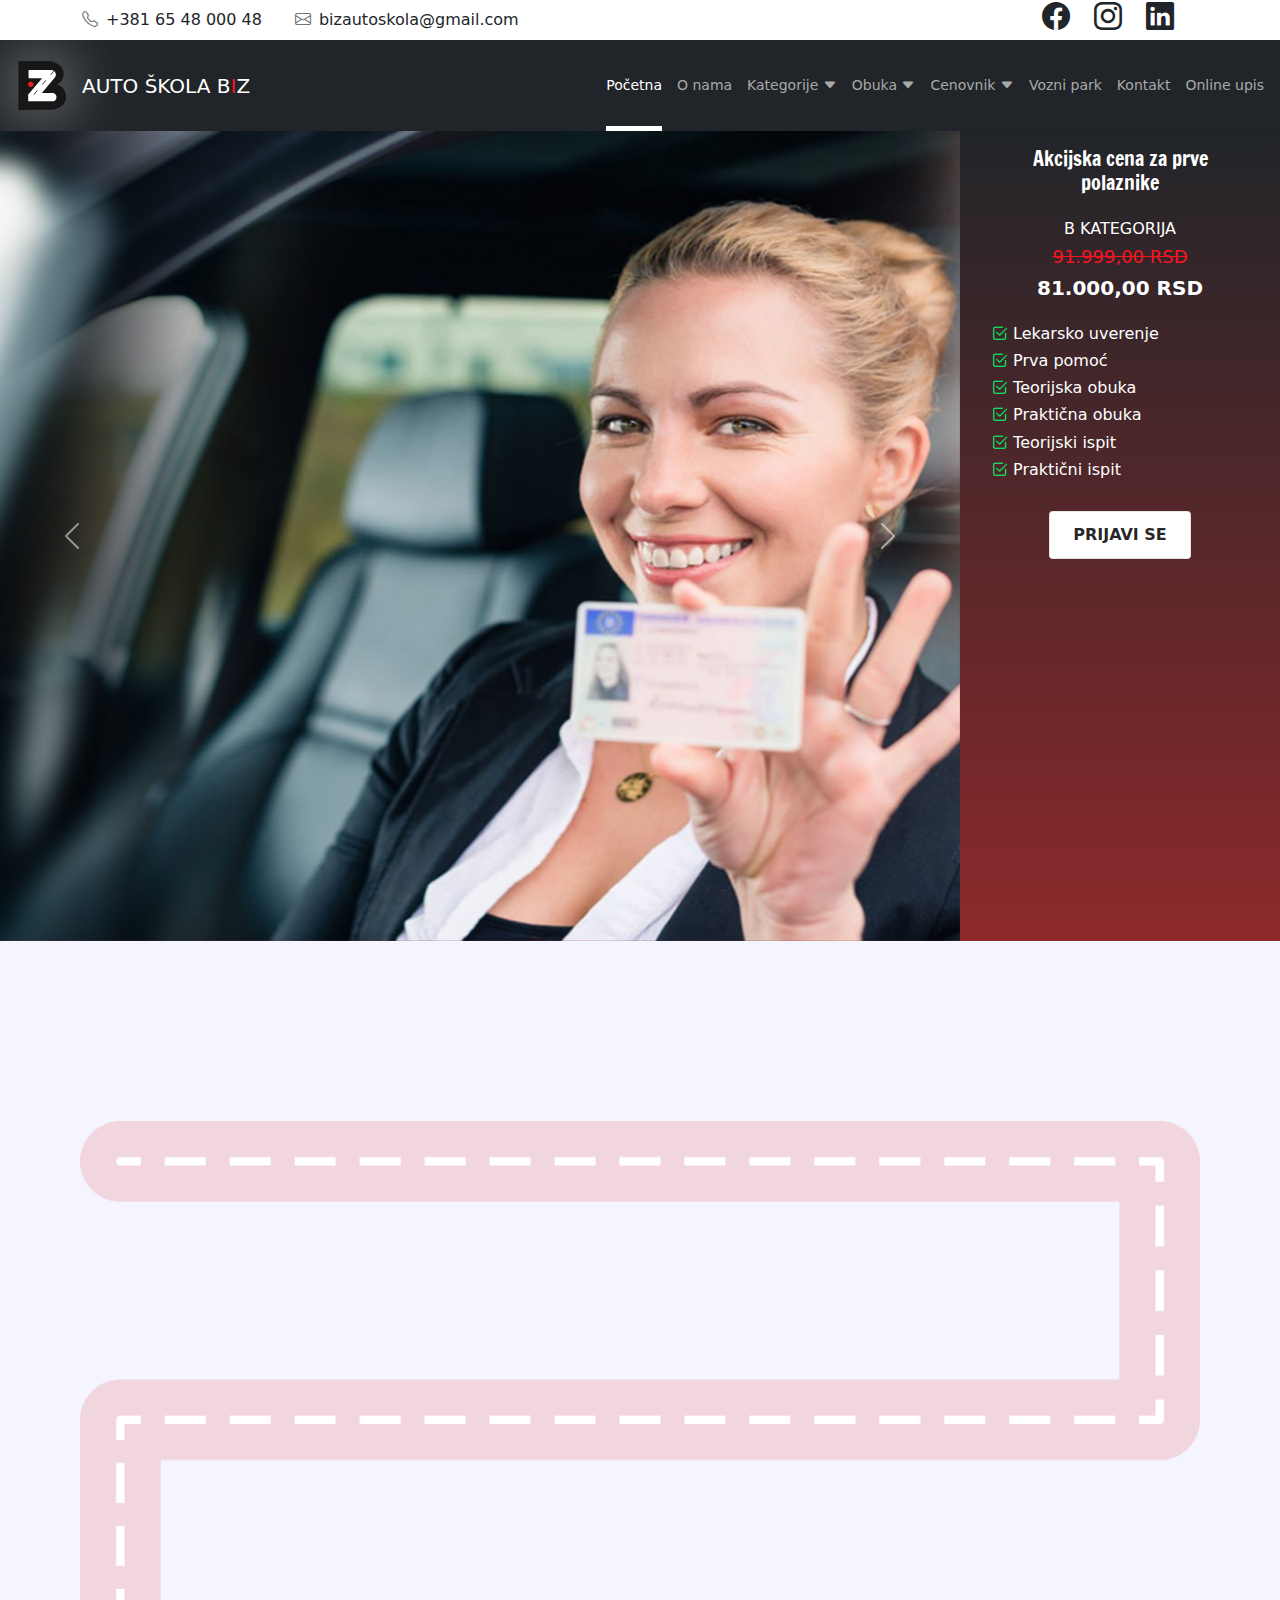
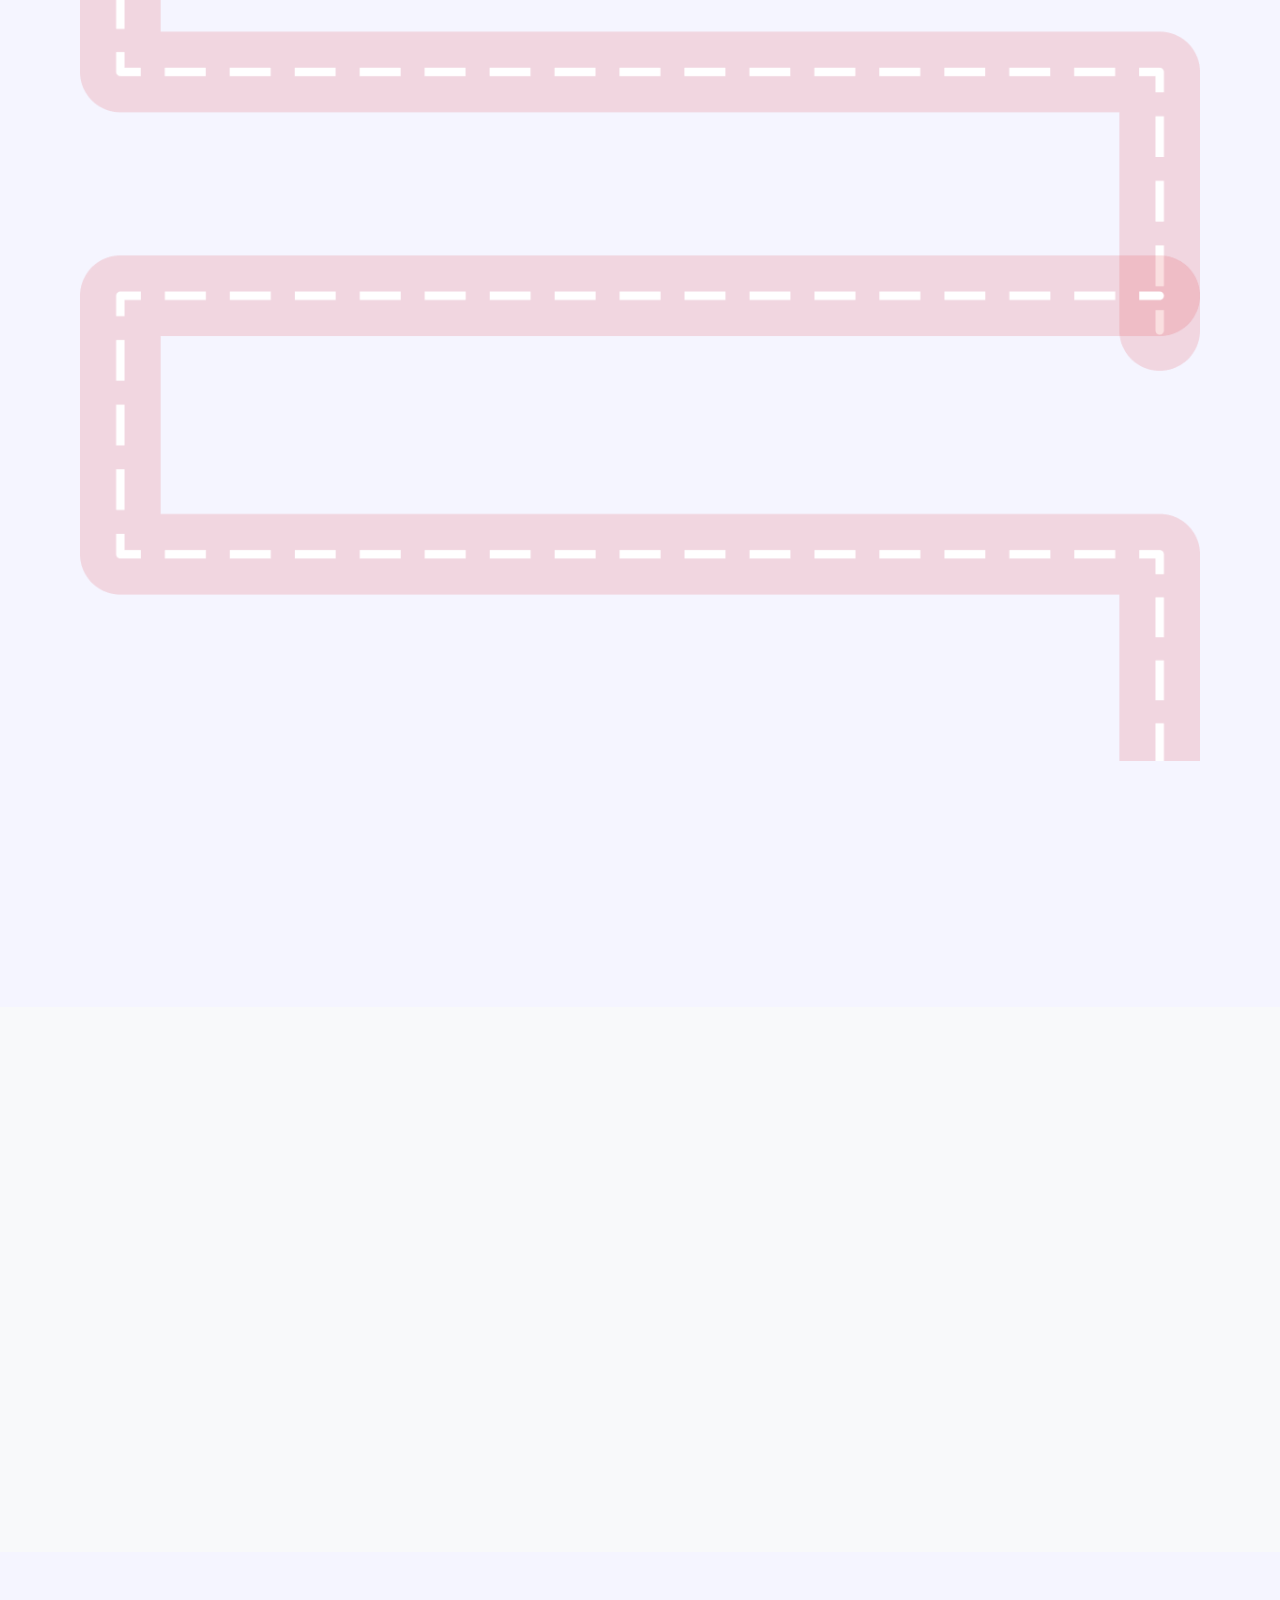
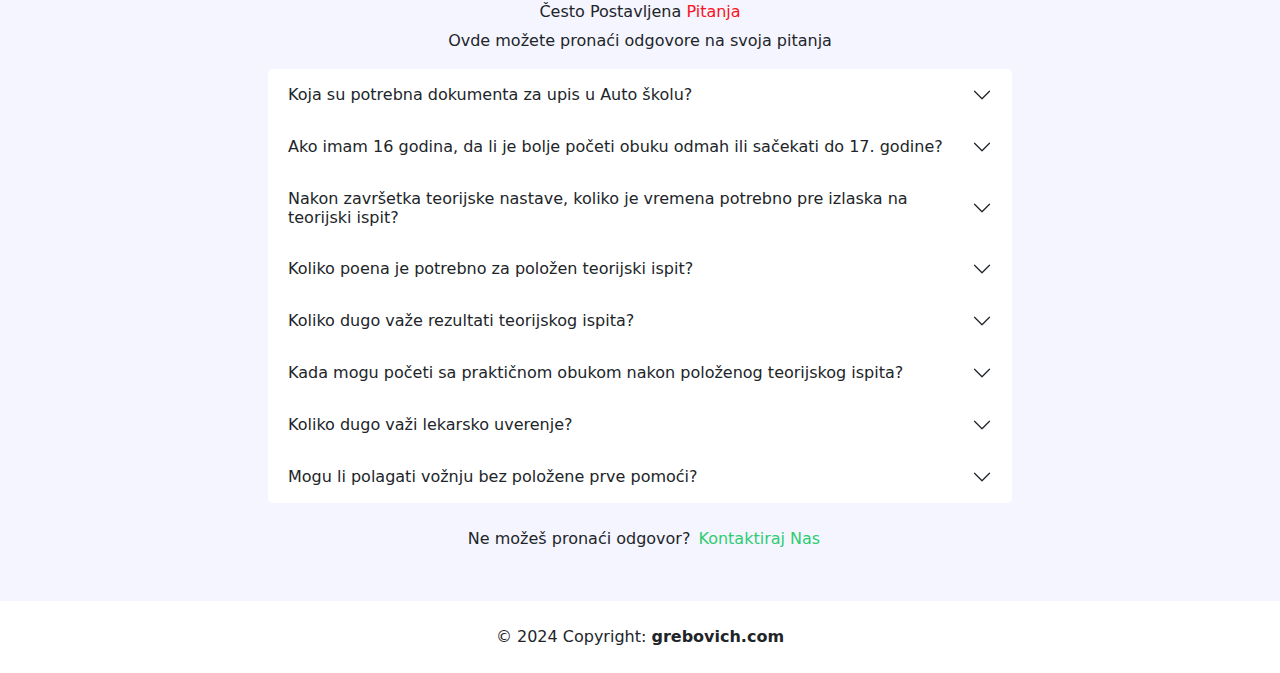
==== index.html @ 3a5ac72b "c" ====
<!DOCTYPE html>
<html lang="rs">
<head>
    <meta charset="UTF-8"/>
    <meta name="viewport" content="width=device-width, initial-scale=1.0"/>
    <title>Auto škola Biz - Novi Beograd</title>
    <meta name="description" content="Auto škola Biz - Novi Beograd. Pružamo vrhunsku obuku i iskusne instruktore za samouverenu vožnju. Rezervišite svoju dozvolu već danas!"/>
    <link href="//netdna.bootstrapcdn.com/font-awesome/3.2.1/css/font-awesome.css" rel="stylesheet">
    <link rel="stylesheet" href="https://cdn.jsdelivr.net/npm/bootstrap-icons@1.11.3/font/bootstrap-icons.min.css">
    <link href="https://cdn.jsdelivr.net/npm/bootstrap@5.3.3/dist/css/bootstrap.min.css" rel="stylesheet" integrity="sha384-QWTKZyjpPEjISv5WaRU9OFeRpok6YctnYmDr5pNlyT2bRjXh0JMhjY6hW+ALEwIH" crossorigin="anonymous"/>
    <link href="https://unpkg.com/aos@2.3.1/dist/aos.css" rel="stylesheet">
    <link rel="stylesheet" href="assets/css/style.css"/>
    <link rel="stylesheet" href="assets/css/roadmap.css">
    <link rel="icon" type="image/x-icon" href="/assets/img/biz_logo.svg">
</head>
<body>
  <a href="javascript:" id="return-to-top"><i class="icon-chevron-up"></i></a>
    <!-- Topbar Start -->
    <div class="container-fluid bg-primary d-none d-lg-block">
      <div class="container">
          <div class="row">
              <div class="col-md-6 text-center text-lg-start mb-2 mb-lg-0">
                  <div class="d-inline-flex align-items-center">
                      <a class="text-dark py-2 pe-3 border-end border-white" href=""><i class="bi bi-telephone text-secondary me-2"></i>+381 65 48 000 48</a>
                      <a class="text-dark py-2 px-3" href=""><i class="bi bi-envelope text-secondary me-2"></i>bizautoskola@gmail.com</a>
                  </div>
              </div>
              <div class="col-md-6 text-center text-lg-end">
                  <div class="d-inline-flex align-items-center">
                    <a href="" class="me-4 text-reset">
                    </a><a href="https://www.facebook.com" target="_blank" class="me-4 text-reset">
                      <i class="bi bi-facebook h3 za-i-bg"></i>
                    </a>
                  
                  <a href="https://www.instagram.com/autoskola.biz/" target="_blank" class="me-4 text-reset">
                    <i class="bi bi-instagram h3 za-i-bg"></i>
                  </a>
                  <a href="" class="text-reset">
                    </a><a href="https://www.linkedin.com" target="_blank" class="me-4 text-reset">
                      <i class="bi bi-linkedin h3 za-i-bg"></i>
                    </a>
                  </div>
              </div>
          </div>
      </div>
  </div>
  <!-- Topbar End -->


  <!-- Navbar Start -->
  <nav id="navbar" class="navbar d-flex justify-content-between navbar-expand-lg bg-dark navbar-dark shadow-sm px-3 py-3 py-lg-0">
    <img src="assets/img/biz_logo.svg" width="50px" alt="Logo" class="glow"/>
      <a href="index.html">
        <h1 class="m-0 text-uppercase text-primary text-logo"><i class="fa fa-paint-roller text-primary me-3"></i>Auto škola B<span class="sub-color">i</span>z</h1>
      </a>
      <button class="navbar-toggler" type="button" data-bs-toggle="collapse" data-bs-target="#navbarCollapse">
          <span class="navbar-toggler-icon"></span>
      </button>
      <div class="collapse navbar-collapse text-center" id="navbarCollapse">
          <div class="navbar-nav ms-auto">
              <a href="index.html" class="nav-item nav-link active">Početna</a>
              <a href="" class="nav-item nav-link">O nama</a>
              <div class="nav-item dropdown dropdown-hover"> <!-- Dodata klasa dropdown-hover -->
                <a href="#" class="nav-link">Kategorije <i class="bi bi-caret-down-fill"></i></a> <!-- Uklonjen data-bs-toggle atribut -->
                <div class="dropdown-menu m-0">
                    <a href="" class="dropdown-item">A kategorija</a>
                    <a href="" class="dropdown-item">B kategorija</a>
                </div>
            </div>
            
            <div class="nav-item dropdown dropdown-hover"> <!-- Dodata klasa dropdown-hover -->
                <a href="#" class="nav-link">Obuka <i class="bi bi-caret-down-fill"></i></a> <!-- Uklonjen data-bs-toggle atribut -->
                <div class="dropdown-menu m-0">
                    <a href="" class="dropdown-item">Upis</a>
                    <a href="" class="dropdown-item">Teorijska obuka</a>
                    <a href="" class="dropdown-item">Teorijski ispit</a>
                    <a href="" class="dropdown-item">Praktična obuka</a>
                    <a href="" class="dropdown-item">Praktični ispit</a>
                    <a href="" class="dropdown-item">Probna vozačka dozvola</a>
                </div>
            </div>
            
            <div class="nav-item dropdown dropdown-hover"> <!-- Dodata klasa dropdown-hover -->
                <a href="#" class="nav-link">Cenovnik <i class="bi bi-caret-down-fill"></i></a> <!-- Uklonjen data-bs-toggle atribut -->
                <div class="dropdown-menu m-0">
                    <a href="" class="dropdown-item">A kategorija</a>
                    <a href="" class="dropdown-item">B kategorija</a>
                </div>
            </div>
              <a href="" class="nav-item nav-link">Vozni park</a>
              <a href="" class="nav-item nav-link">Kontakt</a>
              <a href="" class="nav-item nav-link">Online upis</a>
          </div>
      </div>
  </nav>
  <!-- Navbar End -->

  <!-- Slider Start -->

  <div class="row" id="upis">
    <div class="col-md-9 p-0 m-0">
      <div id="carouselExampleInterval" class="carousel slide" data-bs-ride="carousel">
        <div class="carousel-inner">
          <div class="carousel-item active" data-bs-interval="10000">
            <img src="assets/img/slider3.jpg" class="d-block w-100" alt="Slider 1">
          </div>
          <div class="carousel-item" data-bs-interval="2000">
            <img src="assets/img/slider3.jpg" class="d-block w-100" alt="Slider 2">
          </div>
        </div>
        <button class="carousel-control-prev" type="button" data-bs-target="#carouselExampleInterval" data-bs-slide="prev">
          <span class="carousel-control-prev-icon" aria-hidden="true"></span>
          <span class="visually-hidden">Previous</span>
        </button>
        <button class="carousel-control-next" type="button" data-bs-target="#carouselExampleInterval" data-bs-slide="next">
          <span class="carousel-control-next-icon" aria-hidden="true"></span>
          <span class="visually-hidden">Next</span>
        </button>
      </div>
    </div>
    <div class="col-md-3 p-0 m-0 d-flex justify-content-center">
      <div id="upisUnutra" class="w-90 text-center p-3">
        <h2 class="francois-one-regular text-white">Akcijska cena za prve polaznike</h2>
        <h3 class="mt-4 text-white">B KATEGORIJA</h2>
        <h4 class="sub-color"><s>91.999,00 RSD</s></h2>
        <h2 class="text-white"><b>81.000,00 RSD</b></h2>
        <div class="text-left mt-4">
          <p class="h4 text-white"><i class="bi bi-check2-square"></i> Lekarsko uverenje</p>
          <p class="h4 text-white"><i class="bi bi-check2-square"></i> Prva pomoć</p>
          <p class="h4 text-white"><i class="bi bi-check2-square"></i> Teorijska obuka</p>
          <p class="h4 text-white"><i class="bi bi-check2-square"></i> Praktična obuka</p>
          <p class="h4 text-white"><i class="bi bi-check2-square"></i> Teorijski ispit</p>
          <p class="h4 text-white"><i class="bi bi-check2-square"></i> Praktični ispit</p>
        </div>
        <a href="" class="button-6 mt-4">PRIJAVI SE</a>
      </div>
    </div>
  </div>
  

  <!-- Slider End-->



  <!--pocetak-->
  <div class="container mt-5">
    <h1 class="francois-one-regular" data-aos="fade-top">Kako do vozačke dozvole?</h1>
  </div>
  <div id="content" class="d-flex justify-content-center">
    <section id="roadmap" class="sectionwrapper mt-5 sectionroadmap new2023">
    <div class="container-fluid">
        <div class="grid-layout">
        <div class="single-map-block card-1" data-aos="fade-right">
          <div class="img-area">
              <div class="number">1</div>
              <img width="348" height="296" src="https://www.reddrivingschool.com/wp-content/uploads/2023/12/Group-4.png" class="attachment-full size-full" alt="" decoding="async" loading="lazy" srcset="https://www.reddrivingschool.com/wp-content/uploads/2023/12/Group-4.png 348w, https://www.reddrivingschool.com/wp-content/uploads/2023/12/Group-4-300x255.png 300w, https://www.reddrivingschool.com/wp-content/uploads/2023/12/Group-4-176x150.png 176w" sizes="(max-width: 348px) 100vw, 348px">                        </div>
          <div class="content-area">
              <h4>Upis</h4>
              <div data-pm-slice="0 1 []" data-en-clipboard="true">Potrebno je da kandidat donese svoju ličnu kartu.</div>
              <a href="#" class="cta-type-link text-dark" target="_self">Saznaj više o <span class="sub-color">upisu</span><i class="bi bi-link-45deg"></i></a>                                                                                </div>
      </div>
      <div class="road-area road-1"></div>
          <div class="single-map-block card-2" data-aos="fade-right">
          <div class="img-area">
              <div class="number">2</div>
              <img width="296" height="342" src="https://www.reddrivingschool.com/wp-content/uploads/2023/12/Group-9510.png" class="attachment-full size-full" alt="" decoding="async" loading="lazy" srcset="https://www.reddrivingschool.com/wp-content/uploads/2023/12/Group-9510.png 296w, https://www.reddrivingschool.com/wp-content/uploads/2023/12/Group-9510-260x300.png 260w, https://www.reddrivingschool.com/wp-content/uploads/2023/12/Group-9510-130x150.png 130w" sizes="(max-width: 296px) 100vw, 296px">                        </div>
          <div class="content-area">
              <h4>Teorisjka obuka</h4>
              <div data-pm-slice="1 1 []" data-en-clipboard="true">Teorijska nastava traje 40 časova.</div>
              <a href="#" class="cta-type-link text-dark" target="_self">Saznaj više o <span class="sub-color">nastavi</span><i class="bi bi-link-45deg"></i></a>       
              </div>
      </div>
      <div class="road-area road-2"></div>
          <div class="single-map-block card-3" data-aos="fade-right">
          <div class="img-area">
              <div class="number">3</div>
              <img width="300" height="296" src="https://www.reddrivingschool.com/wp-content/uploads/2023/12/girl-using-red-app-300x296-1.png" class="attachment-full size-full" alt="" decoding="async" loading="lazy" srcset="https://www.reddrivingschool.com/wp-content/uploads/2023/12/girl-using-red-app-300x296-1.png 300w, https://www.reddrivingschool.com/wp-content/uploads/2023/12/girl-using-red-app-300x296-1-152x150.png 152w" sizes="(max-width: 300px) 100vw, 300px">                        </div>
          <div class="content-area">
              <h4>Teorijski ispit</h4>
              <div data-pm-slice="1 1 []" data-en-clipboard="true">Položen teorijski ispit važi godinu i po dana.</div>
              <a href="#" class="cta-type-link text-dark" target="_self">Saznaj više o <span class="sub-color">ispitu</span><i class="bi bi-link-45deg"></i></a>       
               </div>
      </div>
      <div class="road-area road-3"></div>
          <div class="single-map-block card-4" data-aos="fade-right">
          <div class="img-area">
              <div class="number">4</div>
              <img width="322" height="303" src="https://www.reddrivingschool.com/wp-content/uploads/2023/12/girl-with-car-keys.png" class="attachment-full size-full" alt="" decoding="async" loading="lazy" srcset="https://www.reddrivingschool.com/wp-content/uploads/2023/12/girl-with-car-keys.png 322w, https://www.reddrivingschool.com/wp-content/uploads/2023/12/girl-with-car-keys-300x282.png 300w, https://www.reddrivingschool.com/wp-content/uploads/2023/12/girl-with-car-keys-159x150.png 159w" sizes="(max-width: 322px) 100vw, 322px">                        </div>
          <div class="content-area">
              <h4>Praktična obuka</h4>
              <div data-pm-slice="1 1 []" data-en-clipboard="true">Praktična obuka se sastoji od 40 časova.</div>
              <a href="#" class="cta-type-link text-dark" target="_self">Saznaj više o <span class="sub-color">obuci</span><i class="bi bi-link-45deg"></i></a>
              </div>
      </div>
      <div class="road-area road-4"></div>
      <div class="single-map-block card-5" data-aos="fade-right">
        <div class="img-area">
            <div class="number">5</div>
            <img width="300" height="296" src="https://www.reddrivingschool.com/wp-content/uploads/2023/12/girl-using-red-app-300x296-1.png" class="attachment-full size-full" alt="" decoding="async" loading="lazy" srcset="https://www.reddrivingschool.com/wp-content/uploads/2023/12/girl-using-red-app-300x296-1.png 300w, https://www.reddrivingschool.com/wp-content/uploads/2023/12/girl-using-red-app-300x296-1-152x150.png 152w" sizes="(max-width: 300px) 100vw, 300px">                        </div>
        <div class="content-area">
            <h4> Praktični ispit</h4>
            <div data-pm-slice="1 1 []" data-en-clipboard="true">Ceo ispit se sastoji se iz poligonskih radnji i vožnje u saobraćaju.</div>
            <a href="#" class="cta-type-link text-dark" target="_self">Saznaj više o <span class="sub-color">ispitu</span><i class="bi bi-link-45deg"></i></a>       </div>
      </div>
      <div class="road-area road-5"></div>
      <div class="single-map-block card-6" data-aos="fade-right">
        <div class="img-area">
            <div class="number">6</div>
            <img width="322" height="303" src="https://www.reddrivingschool.com/wp-content/uploads/2023/12/girl-with-car-keys.png" class="attachment-full size-full" alt="" decoding="async" loading="lazy" srcset="https://www.reddrivingschool.com/wp-content/uploads/2023/12/girl-with-car-keys.png 322w, https://www.reddrivingschool.com/wp-content/uploads/2023/12/girl-with-car-keys-300x282.png 300w, https://www.reddrivingschool.com/wp-content/uploads/2023/12/girl-with-car-keys-159x150.png 159w" sizes="(max-width: 322px) 100vw, 322px">                        </div>
        <div class="content-area">
            <h4>Probna vozačka dozvola</h4>
            <div data-pm-slice="1 1 []" data-en-clipboard="true">Za starije od 21 godine, probna vozačka dozvola traje 2 godine.</div>
            <a href="#" class="cta-type-link text-dark" target="_self">Saznaj više o <span class="sub-color">dozvoli</span><i class="bi bi-link-45deg"></i></a></div>
      </div>
      <div class="road-area road-6"></div>

      </div>
      
    </div>
  
    </section>
  </div>

  <!--Cena-->

  <div class="bg-light">
    <div class="container py-5">
      <div class="row mapa">
          <div class="col-md-6 text" data-aos="fade-right">
            <h2 class="h1 francois-one-regular">Kako do nas?</h1>
              <p class="as-font-light">
                Nalazimo se na Novom Beogradu, u ulici Bulevara Mihaila Pupina 165a, smešteni u zgradi Jugoagenta, na 2. spratu. Na istoj lokaciji, održavaju se teorijski časovi, kao i teorisjki ispiti za obe kategorije.
              </p>
              <p>Praktičnu obuku sprovodimo na poligonu u ulici Arsenija Čarnojevića 58, koji se nalazi nedaleko od sportske dvorane Arena. Nakon poligona, usredsređujemo se na vožnju po različitim delovima grada, pri čemu biramo rute koji su karakteristični za sam praktični ispit. Cilj je da vam pružimo iskustvo vožnje u stvarnim uslovima kako biste se što bolje pripremili za polaganje ispita.
              </p>
              <p>Do naše lokacije možete doći gradskim prevozom i to autobiusima broj: .... , a postoji i mogućnost parkiranja u okolini zgrade Jugoagenta.</p>
              <p><b>Bulevar Mihaila Pupina 165a
                II sprat, kancelarija 27</b></p>
                  <hr class="style-two"/> 
            </div>
        <div class="col-md-6 image text-center" data-aos="fade-top">
          <iframe src="https://www.google.com/maps/embed?pb=!1m18!1m12!1m3!1d1189.850452998689!2d20.41382080206392!3d44.82243557332599!2m3!1f0!2f0!3f0!3m2!1i1024!2i768!4f13.1!3m3!1m2!1s0x475a657a8501484b%3A0x358cd0a212ae5a69!2z0JHRg9C70LXQstCw0YAg0JzQuNGF0LDRmNC70LAg0J_Rg9C_0LjQvdCwIDE2NWEsINCR0LXQvtCz0YDQsNC0IDExMDcw!5e0!3m2!1ssr!2srs!4v1710948470677!5m2!1ssr!2srs" class="w-80" height="300" style="border:0;" allowfullscreen="" loading="lazy" referrerpolicy="no-referrer-when-downgrade"></iframe>
        </div>
      </div>
    </div>
  </div>

  <!--FAQ-->

  <div class="faq_area section_padding_130" id="faq">
    <div class="container">
        <div class="row justify-content-center">
            <div class="col-12 col-sm-8 col-lg-6">
                <!-- Section Heading-->
                <div class="section_heading text-center wow fadeInUp" data-wow-delay="0.2s">
                    <h3>Često Postavljena <span class="sub-color">Pitanja</span></h3>
                    <p>Ovde možete pronaći odgovore na svoja pitanja</p>
                    <div class="line"></div>
                </div>
            </div>
        </div>
        <div class="row justify-content-center">
            <!-- FAQ Area-->
            <div class="col-12 col-sm-10 col-lg-8">
                <div class="accordion" id="faqAccordion">
                    <div class="accordion-item border-0 wow fadeInUp" data-wow-delay="0.2s">
                        <h2 class="accordion-header" id="headingOne">
                            <button class="accordion-button collapsed" type="button" data-bs-toggle="collapse" data-bs-target="#collapseOne" aria-expanded="false" aria-controls="collapseOne">Koja su potrebna dokumenta za upis u Auto školu?</button>
                        </h2>
                        <div id="collapseOne" class="accordion-collapse collapse" aria-labelledby="headingOne" data-bs-parent="#faqAccordion">
                            <div class="accordion-body">
                              <p>Za osobe starije od 18 godina, potrebna je samo važeća lična karta i njihovo prisustvo prilikom potpisivanja ugovora.</p>
                              <p>Za osobe mlađe od 18 godina, osim lične karte, potrebno je prisustvo roditelja/staratelja prilikom potpisivanja ugovora.</p>
                            </div>
                        </div>
                    </div>
                    <div class="accordion-item border-0 wow fadeInUp" data-wow-delay="0.3s">
                        <h2 class="accordion-header" id="headingTwo">
                            <button class="accordion-button collapsed" type="button" data-bs-toggle="collapse" data-bs-target="#collapseTwo" aria-expanded="false" aria-controls="collapseTwo">Ako imam 16 godina, da li je bolje početi obuku odmah ili sačekati do 17. godine?</button>
                        </h2>
                        <div id="collapseTwo" class="accordion-collapse collapse" aria-labelledby="headingTwo" data-bs-parent="#faqAccordion">
                            <div class="accordion-body">
                              <p>Preporučuje se da započnete obuku nekoliko meseci pre navršene 17. godine kako biste održali kontinuitet u obuci i izbegli pauzu između završetka praktične obuke i mogućnosti polaganja ispita.</p>
                            </div>
                        </div>
                    </div>
                    <div class="accordion-item border-0 wow fadeInUp" data-wow-delay="0.4s">
                      <h2 class="accordion-header" id="headingThree">
                          <button class="accordion-button collapsed" type="button" data-bs-toggle="collapse" data-bs-target="#collapseThree" aria-expanded="false" aria-controls="collapseThree">Nakon završetka teorijske nastave, koliko je vremena potrebno pre izlaska na teorijski ispit?</button>
                      </h2>
                      <div id="collapseThree" class="accordion-collapse collapse" aria-labelledby="headingThree" data-bs-parent="#faqAccordion">
                          <div class="accordion-body">
                              <p>Kada budete smatrali da ste spremni za test, možete izaći na prvi dostupni termin za teorijski ispit.</p>
                          </div>
                      </div>
                  </div>
                  <div class="accordion-item border-0 wow fadeInUp" data-wow-delay="0.5s">
                      <h2 class="accordion-header" id="headingFour">
                          <button class="accordion-button collapsed" type="button" data-bs-toggle="collapse" data-bs-target="#collapseFour" aria-expanded="false" aria-controls="collapseFour">Koliko poena je potrebno za položen teorijski ispit?</button>
                      </h2>
                      <div id="collapseFour" class="accordion-collapse collapse" aria-labelledby="headingFour" data-bs-parent="#faqAccordion">
                          <div class="accordion-body">
                              <p>Da biste položili teorijski ispit, potrebno je osvojiti 85% ili više tačnih odgovora.</p>
                          </div>
                      </div>
                  </div>
                  <!-- Add the content for card-5 here -->
                  <div class="accordion-item border-0 wow fadeInUp" data-wow-delay="0.6s">
                      <h2 class="accordion-header" id="headingFive">
                          <button class="accordion-button collapsed" type="button" data-bs-toggle="collapse" data-bs-target="#collapseFive" aria-expanded="false" aria-controls="collapseFive">Koliko dugo važe rezultati teorijskog ispita?</button>
                      </h2>
                      <div id="collapseFive" class="accordion-collapse collapse" aria-labelledby="headingFive" data-bs-parent="#faqAccordion">
                          <div class="accordion-body">
                              <p>Položen teorijski ispit važi 18 meseci, odnosno godinu i po dana.</p>
                          </div>
                      </div>
                  </div>
                  <!-- Add the content for card-6 here -->
                  <div class="accordion-item border-0 wow fadeInUp" data-wow-delay="0.7s">
                      <h2 class="accordion-header" id="headingSix">
                          <button class="accordion-button collapsed" type="button" data-bs-toggle="collapse" data-bs-target="#collapseSix" aria-expanded="false" aria-controls="collapseSix">Kada mogu početi sa praktičnom obukom nakon položenog teorijskog ispita?</button>
                      </h2>
                      <div id="collapseSix" class="accordion-collapse collapse" aria-labelledby="headingSix" data-bs-parent="#faqAccordion">
                          <div class="accordion-body">
                              <p>Praktičnu obuku možete započeti istog dana kada dobijete lekarsko uverenje.</p>
                          </div>
                      </div>
                  </div>
                  <div class="accordion-item border-0 wow fadeInUp" data-wow-delay="0.8s">
                      <h2 class="accordion-header" id="headingSeven">
                          <button class="accordion-button collapsed" type="button" data-bs-toggle="collapse" data-bs-target="#collapseSeven" aria-expanded="false" aria-controls="collapseSeven">Koliko dugo važi lekarsko uverenje?</button>
                      </h2>
                      <div id="collapseSeven" class="accordion-collapse collapse" aria-labelledby="headingSeven" data-bs-parent="#faqAccordion">
                          <div class="accordion-body">
                              <p>Lekarsko uverenje ne sme biti starije od 12 meseci za obuku i polaganje ispita, dok za izdavanje vozačke dozvole ne sme biti starije od 6 meseci.</p>
                          </div>
                      </div>
                  </div>
                  <div class="accordion-item border-0 wow fadeInUp" data-wow-delay="0.9s">
                      <h2 class="accordion-header" id="headingEight">
                          <button class="accordion-button collapsed" type="button" data-bs-toggle="collapse" data-bs-target="#collapseEight" aria-expanded="false" aria-controls="collapseEight">Mogu li polagati vožnju bez položene prve pomoći?</button>
                      </h2>
                      <div id="collapseEight" class="accordion-collapse collapse" aria-labelledby="headingEight" data-bs-parent="#faqAccordion">
                          <div class="accordion-body">
                              <p>Ne, nije moguće izaći na polaganje praktičnog dela ispita bez prethodno položene prve pomoći. Položeni prva pomoć je jedan od uslova za sticanje vozačke dozvole.</p>
                          </div>
                      </div>
                  </div>
                </div>
                <!-- Support Button-->
                <div class="support-button text-center d-flex align-items-center justify-content-center mt-4 wow fadeInUp" data-wow-delay="0.5s">
                    <i class="lni-emoji-sad"></i>
                    <p class="mb-0 px-2">Ne možeš pronaći odgovor?</p>
                    <a href="#"> Kontaktiraj nas</a>
                </div>
            </div>
        </div>
    </div>
</div>

<div class="text-center p-4" style="background-color: rgb(255, 255, 255);">
  © 2024 Copyright:
  <a class="text-reset fw-bold" href="https://grebovich.com/" target="_blank">grebovich.com</a>
</div>

  <script src="https://ajax.googleapis.com/ajax/libs/jquery/3.7.1/jquery.min.js"></script>
  <script src="https://cdn.jsdelivr.net/npm/bootstrap@5.3.3/dist/js/bootstrap.bundle.min.js" integrity="sha384-YvpcrYf0tY3lHB60NNkmXc5s9fDVZLESaAA55NDzOxhy9GkcIdslK1eN7N6jIeHz" crossorigin="anonymous"></script>
  <script src="https://unpkg.com/aos@2.3.1/dist/aos.js"></script>
  <script src="assets/js/main.js"></script>
</body>
</html>
---- assets/css/style.css ----
@import url('https://fonts.googleapis.com/css2?family=Bebas+Neue&family=Staatliches&display=swap');
@import url('https://fonts.googleapis.com/css2?family=Montserrat:ital,wght@0,100..900;1,100..900&display=swap');
@import url('https://fonts.googleapis.com/css2?family=Salsa&display=swap');
@import url('https://fonts.googleapis.com/css2?family=Francois+One&display=swap');

*{
  margin: 0px;
  padding: 0px;
  box-sizing: border-box;
}

body{
  background-color: #f5f5ff;
}

.salsa-regular {
  font-family: "Salsa", cursive;
  font-weight: 400;
  font-style: normal;
  font-size: 18px;
}

.francois-one-regular {
  font-family: "Francois One", sans-serif;
  font-weight: 400;
  font-style: normal;
}

.dropdown-hover:hover .dropdown-menu {
  display: block;
}

.dropdown-hover .dropdown-menu {
  display: none;
}
.dropdown-menu {
  background-color: rgba(0, 0, 0, 0.5); /* Postavite željenu providnost ovde */
  backdrop-filter: blur(5px);
}

.dropdown-menu a {
  color: #fff; /* Boja teksta unutar menija */
}
.dropdown-item.active, .dropdown-item:active {
  background-color: #f9131ece;
}

.w-80{
  width: 80%;
}

#return-to-top {
    position: fixed;
    bottom: 20px;
    right: 20px;
    background: rgb(0, 0, 0);
    background: rgba(0, 0, 0, 0.7);
    width: 50px;
    height: 50px;
    display: block;
    text-decoration: none;
    -webkit-border-radius: 35px;
    -moz-border-radius: 35px;
    border-radius: 35px;
    display: none;
    -webkit-transition: all 0.3s linear;
    -moz-transition: all 0.3s ease;
    -ms-transition: all 0.3s ease;
    -o-transition: all 0.3s ease;
    transition: all 0.3s ease;
    z-index: 10;
}
#return-to-top i {
    color: #fff;
    margin: 0;
    position: relative;
    left: 16px;
    top: 13px;
    font-size: 19px;
    -webkit-transition: all 0.3s ease;
    -moz-transition: all 0.3s ease;
    -ms-transition: all 0.3s ease;
    -o-transition: all 0.3s ease;
    transition: all 0.3s ease;
}
#return-to-top:hover {
    background: rgba(0, 0, 0, 0.9);
}
#return-to-top:hover i {
    color: #fff;
    top: 5px;
}

a{
  text-decoration: none;
}

a i{
  transition-duration: .5s;
}

a i:hover{
  color: #f91320;
}

.carousel-item img {
  width: 100%;
  height: 90vh;
  object-fit: cover;
}

.custom-block {
  background-color: #ffffff;
  padding: 20px;
}
.scroll-down-btn {
  color: #fff;
  position: absolute;
  bottom: 20px;
  left: 50%;
  transform: translateX(-50%);
  cursor: pointer;
  animation: bounceUpDown 1s infinite alternate;
}

.navbar-toggler{
  margin-left: 10px;
}

@keyframes bounceUpDown {
  0% {
    transform: translateY(0);
  }
  100% {
    transform: translateY(-20px);
  }
}

.row{
  --bs-gutter-x: 0rem !important;
}

.w-90{
  width: 90%;
}

.h-90{
  height: 90%;
}


#upis {
  background: rgb(255,0,0);
  background: linear-gradient(0deg, rgb(141, 41, 43) 0%, rgba(33, 37, 41,1) 100%);
}

/* CSS */
.button-6 {
  align-items: center;
  background-color: #FFFFFF;
  border: 1px solid rgba(0, 0, 0, 0.1);
  border-radius: .25rem;
  box-shadow: rgba(0, 0, 0, 0.02) 0 1px 3px 0;
  box-sizing: border-box;
  color: rgba(0, 0, 0, 0.85);
  cursor: pointer;
  display: inline-flex;
  font-family: system-ui,-apple-system,system-ui,"Helvetica Neue",Helvetica,Arial,sans-serif;
  font-size: 16px;
  font-weight: 600;
  justify-content: center;
  line-height: 1.25;
  margin: 0;
  min-height: 3rem;
  padding: calc(.875rem - 1px) calc(1.5rem - 1px);
  position: relative;
  text-decoration: none;
  transition: all 250ms;
  user-select: none;
  -webkit-user-select: none;
  touch-action: manipulation;
  vertical-align: baseline;
  width: auto;
}

.button-6:hover,
.button-6:focus {
  border-color: rgba(0, 0, 0, 0.15);
  box-shadow: rgba(0, 0, 0, 0.1) 0 4px 12px;
  color: rgba(0, 0, 0, 0.65);
}

.button-6:hover {
  transform: translateY(-1px);
}

.button-6:active {
  background-color: #F0F0F1;
  border-color: rgba(0, 0, 0, 0.15);
  box-shadow: rgba(0, 0, 0, 0.06) 0 2px 4px;
  color: rgba(0, 0, 0, 0.65);
  transform: translateY(0);
}

.text-left{
  text-align: left;
}

.bi-check2-square{
  color: #00ff6a;
}

.sticky {
  position: sticky;
  top: 0;
  z-index: 100;
}

.section_padding_130 {
  padding-top: 50px;
  padding-bottom: 50px;
}
.faq_area {
  position: relative;
  z-index: 1;
  background-color: #f5f5ff;
}

.faq-accordian {
  position: relative;
  z-index: 1;
}
.faq-accordian .card {
  position: relative;
  z-index: 1;
  margin-bottom: 1.5rem;
}
.faq-accordian .card:last-child {
  margin-bottom: 0;
}
.faq-accordian .card .card-header {
  background-color: #ffffff;
  padding: 0;
  border-bottom-color: #ebebeb;
}
.faq-accordian .card .card-header h6 {
  cursor: pointer;
  padding: 1.75rem 2rem;
  color: #fd3f3f;
  display: -webkit-box;
  display: -ms-flexbox;
  display: flex;
  -webkit-box-align: center;
  -ms-flex-align: center;
  -ms-grid-row-align: center;
  align-items: center;
  -webkit-box-pack: justify;
  -ms-flex-pack: justify;
  justify-content: space-between;
}

.accordion-button:not(.collapsed) {
  color: var(--bs-accordion-active-color);
  background-color: #fd3f3f7e;
  box-shadow: inset 0 calc(-1* var(--bs-accordion-border-width)) 0 var(--bs-accordion-border-color);
}

.accordion {
 --bs-accordion-btn-focus-box-shadow: 0 0 0 0.25rem rgba(253, 13, 13, 0.25);
}

.faq-accordian .card .card-header h6 span {
  font-size: 1.5rem;
}
.faq-accordian .card .card-header h6.collapsed {
  color: #570707;
}
.faq-accordian .card .card-header h6.collapsed span {
  -webkit-transform: rotate(-180deg);
  transform: rotate(-180deg);
}
.faq-accordian .card .card-body {
  padding: 1.75rem 2rem;
}
.faq-accordian .card .card-body p:last-child {
  margin-bottom: 0;
}

@media only screen and (max-width: 1280px) {
  .text-logo {
    font-size: 20px;
  }
  .nav-item {
    font-size: 14px !important;
  }

  .nav-item a{
    font-size: 14px !important;
  }

  .h4{
    font-size: 16px !important;
  }

  h2{
    font-size: 20px;
  }
  h3{
    font-size: 16px;
  }
  h4{
    font-size: 18px;
  }
}

@media only screen and (max-width: 575px) {
  .support-button p {
      font-size: 14px;
  }
}

.support-button i {
  color: #3f43fd;
  font-size: 1.25rem;
}
@media only screen and (max-width: 575px) {
  .support-button i {
      font-size: 1rem;
  }
}

.support-button a {
  text-transform: capitalize;
  color: #2ecc71;
}
@media only screen and (max-width: 575px) {
  .support-button a {
      font-size: 13px;
  }
}

/********** Template CSS **********/
:root {
  --primary: #ffffff;
  --secondary: #8CC641;
  --light: #a9a9a9;
  --dark: #270c13;
}

.bg-primary{
  background-color:#ffffff !important;
}

.border-primary
{
  border-color: #fff !important;
}

.sub-color{
  color: #f91320;
}

.sub-color2{
  color: #8D292B;
}

.mapa{
  align-items: center;
}

.glow{
  -webkit-filter: drop-shadow(0px 0px 30px rgba(255, 255, 255, 0.6));
}

.text-primary
{
  color:#ffffff !important;
} 

.btn {
  font-weight: 700;
  transition: .5s;
}

.btn:hover {
  -webkit-box-shadow: 0 8px 6px -6px #555555;
  -moz-box-shadow: 0 8px 6px -6px #555555;
  box-shadow: 0 8px 6px -6px #555555;
}

.btn.btn-secondary {
  color: #FFFFFF;
}

.btn-square {
  width: 36px;
  height: 36px;
}

.btn-sm-square {
  width: 28px;
  height: 28px;
}

.btn-lg-square {
  width: 46px;
  height: 46px;
}

.btn-square,
.btn-sm-square,
.btn-lg-square {
  padding-left: 0;
  padding-right: 0;
  text-align: center;
}

.navbar-dark .navbar-nav .nav-link {
  position: relative;
  margin-left: 15px;
  padding: 35px 0;
  font-size: 18px;
  color: var(--light);
  outline: none;
  transition: .5s;
}

.sticky-top.navbar-dark .navbar-nav .nav-link {
  padding: 20px 0;
}

.navbar-dark .navbar-nav .nav-link:hover,
.navbar-dark .navbar-nav .nav-link.active {
  color: var(--primary);
}

@media (min-width: 992px) {
  .navbar-dark .navbar-nav .nav-link::before {
      position: absolute;
      content: "";
      width: 0;
      height: 5px;
      bottom: 0;
      left: 50%;
      background: var(--primary);
      transition: .5s;
  }

  .navbar-dark .navbar-nav .nav-link:hover::before,
  .navbar-dark .navbar-nav .nav-link.active::before {
      width: 100%;
      left: 0;
  }
}

@media (max-width: 991.98px) {
  .navbar-dark .navbar-nav .nav-link  {
      margin-left: 0;
      padding: 10px 0;
  }
}

.bg-hero {
  background: url(../img/hero.jpg) top right no-repeat;
  background-size: contain;
}

@media (max-width: 991.98px) {
  .bg-hero {
      background-size: cover;
  }
}

.about-start,
.about-end {
  background: url(../img/about-bg.jpg) center center no-repeat;
  background-size: contain;
}

@media (min-width: 992px) {
  .about-start {
      position: relative;
      margin-right: -90px;
      z-index: 1;
  }

  .about-end {
      position: relative;
      margin-left: -90px;
      z-index: 1;
  }
}

.service-item,
.contact-item {
  background: url(../img/service.jpg) top center no-repeat;
  background-size: cover;
  transition: .5s;
}

.service-item:hover,
.contact-item:hover {
  background: url(../img/service.jpg) bottom center no-repeat;
  background-size: cover;
}

.service-item .service-icon,
.contact-item .contact-icon {
  margin-top: -50px;
  width: 100px;
  height: 100px;
  color: var(--secondary);
  background: #FFFFFF;
  transform: rotate(-45deg);
}

.service-item .service-icon div,
.contact-item .contact-icon div {
  width: 100%;
  height: 100%;
  display: flex;
  align-items: center;
  justify-content: center;
  background: var(--primary);
  transition: .5s;
}

.service-item .service-icon i,
.contact-item .contact-icon i {
  transform: rotate(45deg);
  transition: .5s;
}

.service-item:hover .service-icon div,
.contact-item:hover .contact-icon div {
  background: var(--secondary);
}

.service-item:hover .service-icon i,
.contact-item:hover .contact-icon i {
  color: var(--primary);
}

.service-item a.btn {
  position: relative;
  bottom: -30px;
  opacity: 0;
}

.service-item:hover a.btn {
  bottom: 0;
  opacity: 1;
}

.bg-quote {
  background: url(../img/quote.jpg) top right no-repeat;
  background-size: contain;
}

@media (max-width: 991.98px) {
  .bg-quote {
      background-size: cover;
  }
}

.team-item {
  position: relative;
  margin-bottom: 45px;
}

.team-text {
  position: absolute;
  display: flex;
  flex-direction: column;
  align-items: center;
  justify-content: center;
  background: url(../img/team.jpg) bottom center no-repeat;
  background-size: cover;
  height: 90px;
  padding: 0 30px;
  right: 45px;
  left: 45px;
  bottom: -45px;
  transition: .5s;
  z-index: 1;
}

.team-item:hover .team-text {
  height: 100%;
  bottom: 0;
}

.team-social {
  position: absolute;
  transition: .1s;
  transition-delay: .0s;
  opacity: 0;
}

.team-item:hover .team-social {
  transition-delay: .3s;
  opacity: 1;
}

.bg-testimonial {
  background: url(../img/testimonial.jpg) top left no-repeat;
  background-size: contain;
}

@media (max-width: 991.98px) {
  .bg-testimonial {
      background-size: cover;
  }
}

.testimonial-carousel .owl-nav {
  margin-top: 30px;
  display: flex;
  justify-content: start;
}

.testimonial-carousel .owl-nav .owl-prev,
.testimonial-carousel .owl-nav .owl-next{
  position: relative;
  margin: 0 5px;
  width: 45px;
  height: 45px;
  display: flex;
  align-items: center;
  justify-content: center;
  color: #FFFFFF;
  background: var(--secondary);
  font-size: 22px;
  border-radius: 45px;
  transition: .5s;
}

.testimonial-carousel .owl-nav .owl-prev:hover,
.testimonial-carousel .owl-nav .owl-next:hover {
  color: var(--dark);
}

.testimonial-carousel .owl-item img {
  width: 60px;
  height: 60px;
}

.bg-call-to-action {
  background: url(../img/call-to-action.jpg) top right no-repeat;
  background-size: contain;
}

.bg-footer {
  background: url(../img/footer.jpg) center center no-repeat;
  background-size: contain;
}

@media (max-width: 991.98px) {
  .bg-call-to-action,
  .bg-footer {
      background-size: cover;
  }
}
---- assets/css/roadmap.css ----
/*!
 * Bootstrap v4.1.3 (https://getbootstrap.com/)
 * Copyright 2011-2018 The Bootstrap Authors
 * Copyright 2011-2018 Twitter, Inc.
 * Licensed under MIT (https://github.com/twbs/bootstrap/blob/master/LICENSE)
 */
 
@media (min-width: 576px) {
    .container {
        max-width:540px
    }
}

@media (min-width: 768px) {
    .container {
        max-width:720px
    }
}

@media (min-width: 992px) {
    .container {
        max-width:960px
    }
}

@media (min-width: 1200px) {
    .container {
        max-width:1140px
    }
}

.sectionwrapper {
    margin: 60px 0;
    position: relative
}


@media (max-width: 1000px)
{#roadmap .grid-layout {
    background-size: 820px;
    background-position: 50% 36%;
    grid-template-columns: 380px 490px;
}}

@media (max-width: 1070px)
{#roadmap .grid-layout {
    background-size: 900px;
    background-position: 50% 41%;
    grid-template-columns: 380px 550px;
    column-gap: 0;
    row-gap: 20px;
}}
@media (max-width: 1160px)
{#roadmap .grid-layout {
    background-size: 950px;
    background-position: 50% 37%;
    grid-template-columns: 400px 600px;
}}
@media (max-width: 1215px)
{#roadmap .grid-layout {
    background-size: 1060px;
    background-position: 50% 40%;
}}
@media (max-width: 1300px)
{#roadmap .grid-layout {
    background-size: 1120px;
}}
#roadmap .grid-layout {
    display: grid;
    grid-template-areas:
        "card1 road1"
        "road2 card2"
        "card5 road5"
        "road6 card6";
    grid-template-columns: repeat(2, 1fr);
    background-repeat: no-repeat;
    background-size: auto;
    background-position: 50% 30%;
    row-gap: 50px;
}

.grid-layout {
    background-image: url(../img/road.png);
}

@media (max-width: 768px)
{.grid-layout {
    background-image: url(../img/mobileRoad.png) !important;
}}

#roadmap {
    position: relative
}

@media (max-width: 500px) {
    #roadmap {
        padding:0 0
    }

    #roadmap .container-fluid:not(:first-child) {
        padding: 0 0
    }
}

#roadmap .section-title {
    margin-bottom: 30px
}

@media (max-width: 500px) {
    #roadmap .section-title {
        margin-bottom:73px
    }
}

#roadmap .grid-layout {
    display: grid;
    grid-template-areas: "card1 road1" "road2  card2" "card3  road3" "road4  card4" "card5  road5" "road6  card6";
    grid-template-columns: repeat(2, 1fr);
    background-repeat: no-repeat;
    background-size: auto;
    background-position: 50% 30%;
    row-gap: 50px
}

@media (max-width: 1300px) {
    #roadmap .grid-layout {
        background-size:1120px
    }
}

@media (max-width: 1215px) {
    #roadmap .grid-layout {
        background-size:1060px;
        background-position: 50% 40%
    }
}

@media (max-width: 1160px) {
    #roadmap .grid-layout {
        background-size:950px;
        background-position: 50% 37%;
        grid-template-columns: 400px 600px
    }
}

@media (max-width: 1070px) {
    #roadmap .grid-layout {
        background-size:900px;
        background-position: 50% 41%;
        grid-template-columns: 380px 550px;
        column-gap: 0;
        row-gap: 20px
    }
}

@media (max-width: 1000px) {
    #roadmap .grid-layout {
        background-size:820px;
        background-position: 50% 36%;
        grid-template-columns: 380px 490px
    }
}

@media (max-width: 940px) {
    #roadmap .grid-layout {
        grid-template-columns:380px 380px
    }
}

@media (max-width: 920px) {
    #roadmap .grid-layout {
        background-image:none;
        grid-template-columns: 1fr;
        row-gap: 50px
    }
}

@media (max-width: 768px) {
    #roadmap .grid-layout {
        grid-template-areas:"card1" "card2" "card3" "card4" "card5" "card6";
        grid-template-columns: repeat(1, 1fr);
        background-size: 370px;
        background-position: 50% 50%;
        row-gap: 50px;
        place-items: center
    }
}

@media (max-width: 500px) {
    #roadmap .grid-layout {
        background-size:contain;
        background-position: 50% 10%;
        row-gap: 70px
    }
}

#roadmap .grid-layout .single-map-block {
    display: flex;
    align-items: center;
    border-radius: 20px;
    max-width: 635px
}

@media (max-width: 768px) {
    #roadmap .grid-layout .single-map-block {
        max-width:259px;
        text-align: center
    }
}

#roadmap .grid-layout .single-map-block.card-1,#roadmap .grid-layout .single-map-block.card-3 {
    background-image: linear-gradient(90deg, transparent 20%, white 30%)
}

@media (max-width: 1330px) {
    #roadmap .grid-layout .single-map-block.card-1,#roadmap .grid-layout .single-map-block.card-3 {
        width:150%
    }
}

@media (max-width: 768px) {
    #roadmap .grid-layout .single-map-block.card-1,#roadmap .grid-layout .single-map-block.card-3 {
        width:100%;
        flex-direction: column;
        background-image: none;
        background-color: #fff;
        right: 80px;
        position: relative
    }
}

@media (max-width: 768px) and (max-width: 450px) {
    #roadmap .grid-layout .single-map-block.card-1,#roadmap .grid-layout .single-map-block.card-3 {
        right:20px
    }
}

#roadmap .grid-layout .single-map-block.card-2,#roadmap .grid-layout .single-map-block.card-4 {
    background-image: linear-gradient(90deg, white 70%, transparent 0%);
    flex-direction: row-reverse
}

@media (max-width: 768px) {
    #roadmap .grid-layout .single-map-block.card-2,#roadmap .grid-layout .single-map-block.card-4 {
        width:100%;
        flex-direction: column;
        background-image: none;
        background-color: #ffffff;
        right: -80px;
        position: relative
    }
}

@media (max-width: 450px) {
    #roadmap .grid-layout .single-map-block.card-2,#roadmap .grid-layout .single-map-block.card-4 {
        right:-40px
    }
}

#roadmap .grid-layout .single-map-block.card-2 .img-area .number,#roadmap .grid-layout .single-map-block.card-4 .img-area .number {
    left: auto;
    right: 20px;
    top: -20px
}

@media (max-width: 450px) {
    #roadmap .grid-layout .single-map-block.card-2 .img-area .number,#roadmap .grid-layout .single-map-block.card-4 .img-area .number {
        right:60px;
        top: -10px
    }
}

#roadmap .grid-layout .single-map-block.card-1 {
    grid-area: card1
}

@media (max-width: 1070px) {
    #roadmap .grid-layout .single-map-block.card-1 .img-area img {
        bottom:0
    }
}

#roadmap .grid-layout .single-map-block.card-2 {
    grid-area: card2
}

@media (max-width: 1000px) {
    #roadmap .grid-layout .single-map-block.card-2 {
        margin-left:-100px
    }
}

@media (max-width: 940px) {
    #roadmap .grid-layout .single-map-block.card-2 {
        margin-left:-200px
    }
}

@media (max-width: 920px) {
    #roadmap .grid-layout .single-map-block.card-2 {
        margin-left:-400px
    }
}

@media (max-width: 768px) {
    #roadmap .grid-layout .single-map-block.card-2 {
        margin-left:unset
    }
}

@media (max-width: 1070px) {
    #roadmap .grid-layout .single-map-block.card-2 .img-area .number {
        top:-40px
    }
}

#roadmap .grid-layout .single-map-block.card-2 .img-area img {
    bottom: -20px
}

@media (max-width: 768px) {
    #roadmap .grid-layout .single-map-block.card-2 .img-area img {
        bottom:-20px
    }
}

#roadmap .grid-layout .single-map-block.card-3 {
    grid-area: card3
}

#roadmap .grid-layout .single-map-block.card-3 .img-area .number {
    top: -50px
}

@media (max-width: 768px) {
    #roadmap .grid-layout .single-map-block.card-3 .img-area .number {
        top:-10px
    }
}

#roadmap .grid-layout .single-map-block.card-3 .img-area img {
    bottom: -20px;
    max-height: 360px
}

@media (max-width: 768px) {
    #roadmap .grid-layout .single-map-block.card-3 .img-area img {
        bottom:auto;
        max-height: 240px;
        top: -50px
    }
}

#roadmap .grid-layout .single-map-block.card-4 {
    grid-area: card4
}

@media (max-width: 1000px) {
    #roadmap .grid-layout .single-map-block.card-4 {
        margin-left:-100px
    }
}

@media (max-width: 940px) {
    #roadmap .grid-layout .single-map-block.card-4 {
        margin-left:-200px
    }
}

@media (max-width: 920px) {
    #roadmap .grid-layout .single-map-block.card-4 {
        margin-left:-400px
    }
}

@media (max-width: 768px) {
    #roadmap .grid-layout .single-map-block.card-4 {
        margin-left:unset
    }
}

@media (max-width: 500px) {
    #roadmap .grid-layout .single-map-block.card-4 {
        margin-bottom:-140px
    }
}

@media (max-width: 920px) {
    #roadmap .grid-layout .single-map-block.card-4 .img-area {
        width:260px
    }
}

@media (max-width: 1070px) {
    #roadmap .grid-layout .single-map-block.card-4 .img-area img {
        bottom:-10px
    }
}

#roadmap .grid-layout .single-map-block.card-4 .content-area {
    padding-left: 43px;
    padding-right: 10px
}

@media (max-width: 768px) {
    #roadmap .grid-layout .single-map-block.card-4 .content-area {
        padding-left:20px;
        padding-right: 20px
    }
}

#roadmap .grid-layout .single-map-block.card-5 {
    background-image: linear-gradient(90deg, transparent 20%, white 30%);
}

@media (max-width: 1330px) {
    #roadmap .grid-layout .single-map-block.card-5 {
        width: 150%;
    }
}

@media (max-width: 768px) {
    #roadmap .grid-layout .single-map-block.card-5 {
        width: 100%;
        flex-direction: column;
        background-image: none;
        background-color: #fff;
        right: 80px;
        position: relative;
    }
}

@media (max-width: 768px) and (max-width: 450px) {
    #roadmap .grid-layout .single-map-block.card-5 {
        right: 20px;
        margin-top: 150px;
    }

}

#roadmap .grid-layout .single-map-block.card-6 {
    background-image: linear-gradient(90deg, white 70%, transparent 0%);
    flex-direction: row-reverse;
}

@media (max-width: 768px) {
    #roadmap .grid-layout .single-map-block.card-6 {
        width: 100%;
        flex-direction: column;
        background-image: none;
        background-color: #ffffff;
        right: -80px;
        position: relative;
    }
}

@media (max-width: 450px) {
    #roadmap .grid-layout .single-map-block.card-6 {
        right: -40px;
    }
}

#roadmap .grid-layout .single-map-block.card-6 .img-area .number {
    left: auto;
    right: 20px;
    top: -20px;
}

@media (max-width: 450px) {
    #roadmap .grid-layout .single-map-block.card-6 .img-area .number {
        right: 60px;
        top: -10px;
    }
}

#roadmap .grid-layout .single-map-block.card-5 {
    grid-area: card5;
}

#roadmap .grid-layout .single-map-block.card-6 {
    grid-area: card6;
}

#roadmap .grid-layout .single-map-block.card-5 .img-area .number {
    top: -50px;
}

@media (max-width: 768px) {
    #roadmap .grid-layout .single-map-block.card-5 .img-area .number {
        top: -10px;
    }
}

#roadmap .grid-layout .single-map-block.card-5 .img-area img {
    bottom: -20px;
    max-height: 360px;
}

@media (max-width: 768px) {
    #roadmap .grid-layout .single-map-block.card-5 .img-area img {
        bottom: auto;
        max-height: 240px;
        top: -50px;
    }
}

#roadmap .grid-layout .single-map-block.card-6 .content-area {
    padding-left: 43px;
    padding-right: 10px;
}

@media (max-width: 768px) {
    #roadmap .grid-layout .single-map-block.card-6 .content-area {
        padding-left: 20px;
        padding-right: 20px;
    }
}

#roadmap .grid-layout .single-map-block .img-area {
    position: relative;
    height: 200px;
    width: 300px
}

#roadmap .grid-layout .single-map-block .img-area .number {
    position: absolute;
    top: -10px;
    left: 0;
    width: 80px;
    height: 80px;
    border-radius: 50%;
    background-color: #000;
    font-size: 50px;
    font-weight: 900;
    line-height: 50px;
    color: #fff;
    display: grid;
    place-items: center;
    z-index: 1
}

@media (max-width: 768px) {
    #roadmap .grid-layout .single-map-block .img-area .number {
        width:57px;
        height: 57px;
        font-size: 32px
    }
}

@media (max-width: 450px) {
    #roadmap .grid-layout .single-map-block .img-area .number {
        left:40px
    }
}

#roadmap .grid-layout .single-map-block .img-area img {
    max-width: 100%;
    max-height: 300px;
    object-fit: contain;
    height: auto;
    width: 100%;
    position: absolute;
    left: 0;
    bottom: -30px;
    display: block
}

@media (max-width: 768px) {
    #roadmap .grid-layout .single-map-block .img-area img {
        max-height:200px;
        bottom: auto;
        top: -20px
    }
}

#roadmap .grid-layout .single-map-block .content-area {
    padding: 20px 20px 20px 20px;
    max-width: 335px
}

#roadmap .grid-layout .single-map-block .content-area h4 {
    font-size: 26px;
    line-height: 31px;
    text-transform: initial
}

@media (max-width: 1160px) {
    #roadmap .grid-layout .single-map-block .content-area h4 {
        font-size:20px;
        line-height: 20px
    }
}

#roadmap .grid-layout .single-map-block .content-area p {
    margin-bottom: 0px
}

@media (max-width: 1160px) {
    #roadmap .grid-layout .single-map-block .content-area p {
        font-size:14px
    }
}

#roadmap .grid-layout .single-map-block .content-area .cta-type-link {
    margin-top: 14px;
    font-size: 21px;
    display: flex;
    column-gap: 5px;
    font-weight: 700
}

@media (max-width: 768px) {
    #roadmap .grid-layout .single-map-block .content-area .cta-type-link {
        justify-content:center;
        font-size: 15px
    }
}

#roadmap .grid-layout .single-map-block .content-area .cta-type-link img {
    width: 12px;
    object-fit: contain
}

#roadmap .grid-layout .single-map-block .content-area .app-btns {
    display: flex;
    margin-top: 14px;
    gap: 15px
}

#roadmap .grid-layout .single-map-block .content-area .app-btns a img {
    width: 140px;
    object-fit: contain
}

@media (max-width: 768px) {
    #roadmap .grid-layout .single-map-block .content-area .app-btns a img {
        width:110px
    }
}

#roadmap .grid-layout .single-map-block .content-area .cta-type-btn {
    background-color: #df2b2f;
    font-family: "gothamhtf-bookregular";
    color: #fff;
    font-size: 17px;
    font-weight: 700;
    line-height: 17px;
    text-transform: uppercase;
    display: inline-block;
    padding: 12px 26px;
    border-radius: 10px
}

@media (max-width: 768px) {
    #roadmap .grid-layout .single-map-block .content-area .cta-type-btn {
        font-size:13px;
        line-height: 13px
    }
}

#roadmap .grid-layout .single-map-block .content-area .app-block {
    margin-top: 14px;
    max-width: 304px;
    width: 100%;
    max-height: 88px;
    display: flex;
    justify-content: center;
    align-items: center;
    column-gap: 10px;
    box-shadow: 0px 0px 9px 0px rgba(0,0,0,0.1);
    border-radius: 12px;
    margin-bottom: 11px;
    padding: 7px 7px
}

@media (max-width: 1160px) {
    #roadmap .grid-layout .single-map-block .content-area .app-block {
        padding:3px 4px
    }
}

#roadmap .grid-layout .single-map-block .content-area .app-block img {
    width: auto;
    height: 75px;
    object-fit: contain;
    border: 4px solid #df2b2f;
    border-radius: 10px
}

@media (max-width: 1160px) {
    #roadmap .grid-layout .single-map-block .content-area .app-block img {
        height:60px
    }
}

@media (max-width: 768px) {
    #roadmap .grid-layout .single-map-block .content-area .app-block img {
        height:55px
    }
}

#roadmap .grid-layout .single-map-block .content-area .app-block p {
    margin: 0 0;
    font-weight: 900;
    font-size: 15px;
    line-height: 1;
    color: #000;
    text-transform: uppercase
}

@media (max-width: 1160px) {
    #roadmap .grid-layout .single-map-block .content-area .app-block p {
        font-size:13px
    }
}

@media (max-width: 768px) {
    #roadmap .grid-layout .single-map-block .content-area .app-block p {
        font-size:12px;
        text-align: left
    }
}

#roadmap .grid-layout .road-area.road-1 {
    grid-area: road1
}

@media (max-width: 1330px) {
    #roadmap .grid-layout .road-area.road-1 {
        width:0%
    }
}

#roadmap .grid-layout .road-area.road-2 {
    grid-area: road2
}

#roadmap .grid-layout .road-area.road-3 {
    grid-area: road3
}

@media (max-width: 1330px) {
    #roadmap .grid-layout .road-area.road-3 {
        width:0%
    }
}

#roadmap .grid-layout .road-area.road-4 {
    grid-area: road4
}

#roadmap .grid-layout .road-area.road-5 {
    grid-area: road5
}

@media (max-width: 1330px) {
    #roadmap .grid-layout .road-area.road-5 {
        width:0%
    }
}

#roadmap .grid-layout .road-area.road-6 {
    grid-area: road6
}


.road-brain-icon {
    display: -webkit-box;
    display: -ms-flexbox;
    display: flex;
    margin: 30px 0 50px
}

@media (max-width: 767px) {
    .road-brain-icon {
        margin:15px 0
    }
}

.road-brain-icon-item {
    width: 30%;
    padding-right: 15px
}

.road-brain-icon-item .iconimage {
    margin-bottom: 16px
}

.bannerwrapper .road-brain-banner-row .bannerimagewrapper {
    margin-left: 0
}

.road-brain-banner-row {
    position: relative;
    color: #f7f7f7;
    padding-bottom: 25px
}

@media (min-width: 768px) {
    .road-brain-banner-row {
        display:-webkit-box;
        display: -ms-flexbox;
        display: flex
    }

    .road-brain-banner-row-image {
        width: 50%
    }

    .road-brain-banner-row-content-group {
        width: 50%;
        padding-left: 1em
    }
}

@media (max-width: 1024px) {
    .road-brain-banner-row {
        background-color:#2f2f2f;
        padding: 20px;
        margin-top: 23px
    }
}

@media (min-width: 1025px) {
    .road-brain-banner-row-image {
        width:60%
    }

    .road-brain-banner-row-content-group {
        width: 40%
    }
}

@media (min-width: 1025px) {
    .road-brain-banner-row-image {
        padding:0
    }
}

.road-brain-banner-row-image .redframe,.road-brain-banner-row-image .redframeright,.road-brain-banner-row-image .redframeleft {
    height: 100%;
    margin-top: 1.5em
}

@media (min-width: 1025px) {
    .road-brain-banner-row:after {
        position:absolute;
        content: '';
        width: 100%;
        height: 100%;
        bottom: 0;
        right: 0;
        background-color: #2f2f2f;
        z-index: -1;
        width: 80%;
        height: 87%
    }
}

@media (min-width: 1025px) {
    .road-brain-banner-row h1 {
        margin-top:130px
    }
}

.road-brain-banner-row .bannerimage {
    padding-right: 30px
}

@media (min-width: 1025px) {
    .road-brain-banner-row .bannerimage {
        margin-right:10px;
        padding-bottom: 14px
    }
}

@media (min-width: 1025px) {
    .road-brain-banner-row-content {
        padding-right:100px;
        padding-left: 1em
    }
}

.road-brain-banner-row .buttonwrapper {
    float: none;
    margin-bottom: 0
}

.road-brain-banner-row .textwatermark {
    top: unset;
    bottom: 0;
    opacity: 0.03;
    margin-bottom: -270px;
    z-index: 0
}

@media (min-width: 768px) {
    .road-brain-banner-text {
        margin-top:50px
    }
}

@media (min-width: 1025px) {
    .road-brain-banner-text {
        float:right;
        width: 60%;
        padding-right: 30px
    }
}

.road-brain-footer-row {
    display: -webkit-box;
    display: -ms-flexbox;
    display: flex;
    -webkit-box-pack: flex-end;
    -ms-flex-pack: flex-end;
    justify-content: flex-end
}

.road-brain-footer-image {
    z-index: 1;
    padding-top: 2em
}

.road-brain-footer-image .redframeright {
    margin-top: 0
}

.road-brain-footer .halfimage {
    overflow: hidden
}

.road-brain-footer .buttonwrapper {
    position: absolute;
    bottom: 0;
    margin-bottom: -20px;
    margin-left: 1em
}

/*# sourceMappingURL=style.css.map */
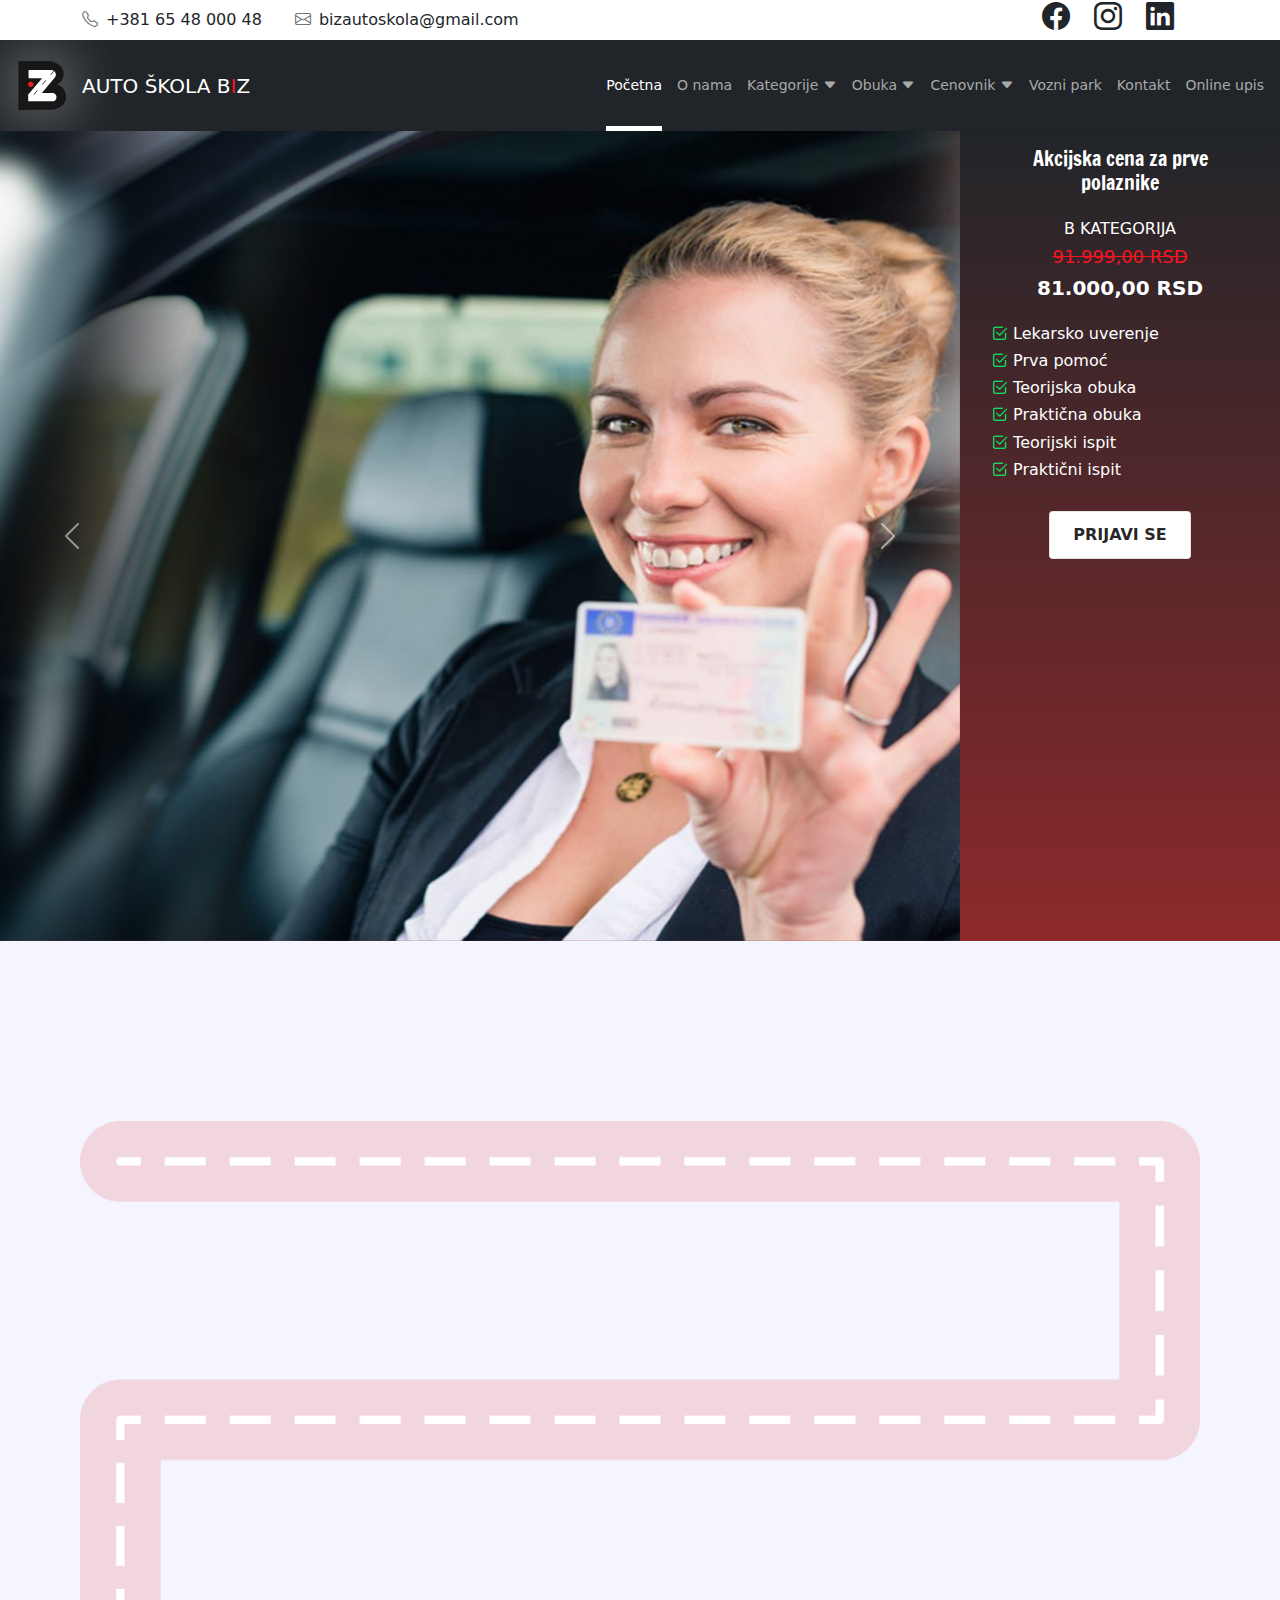
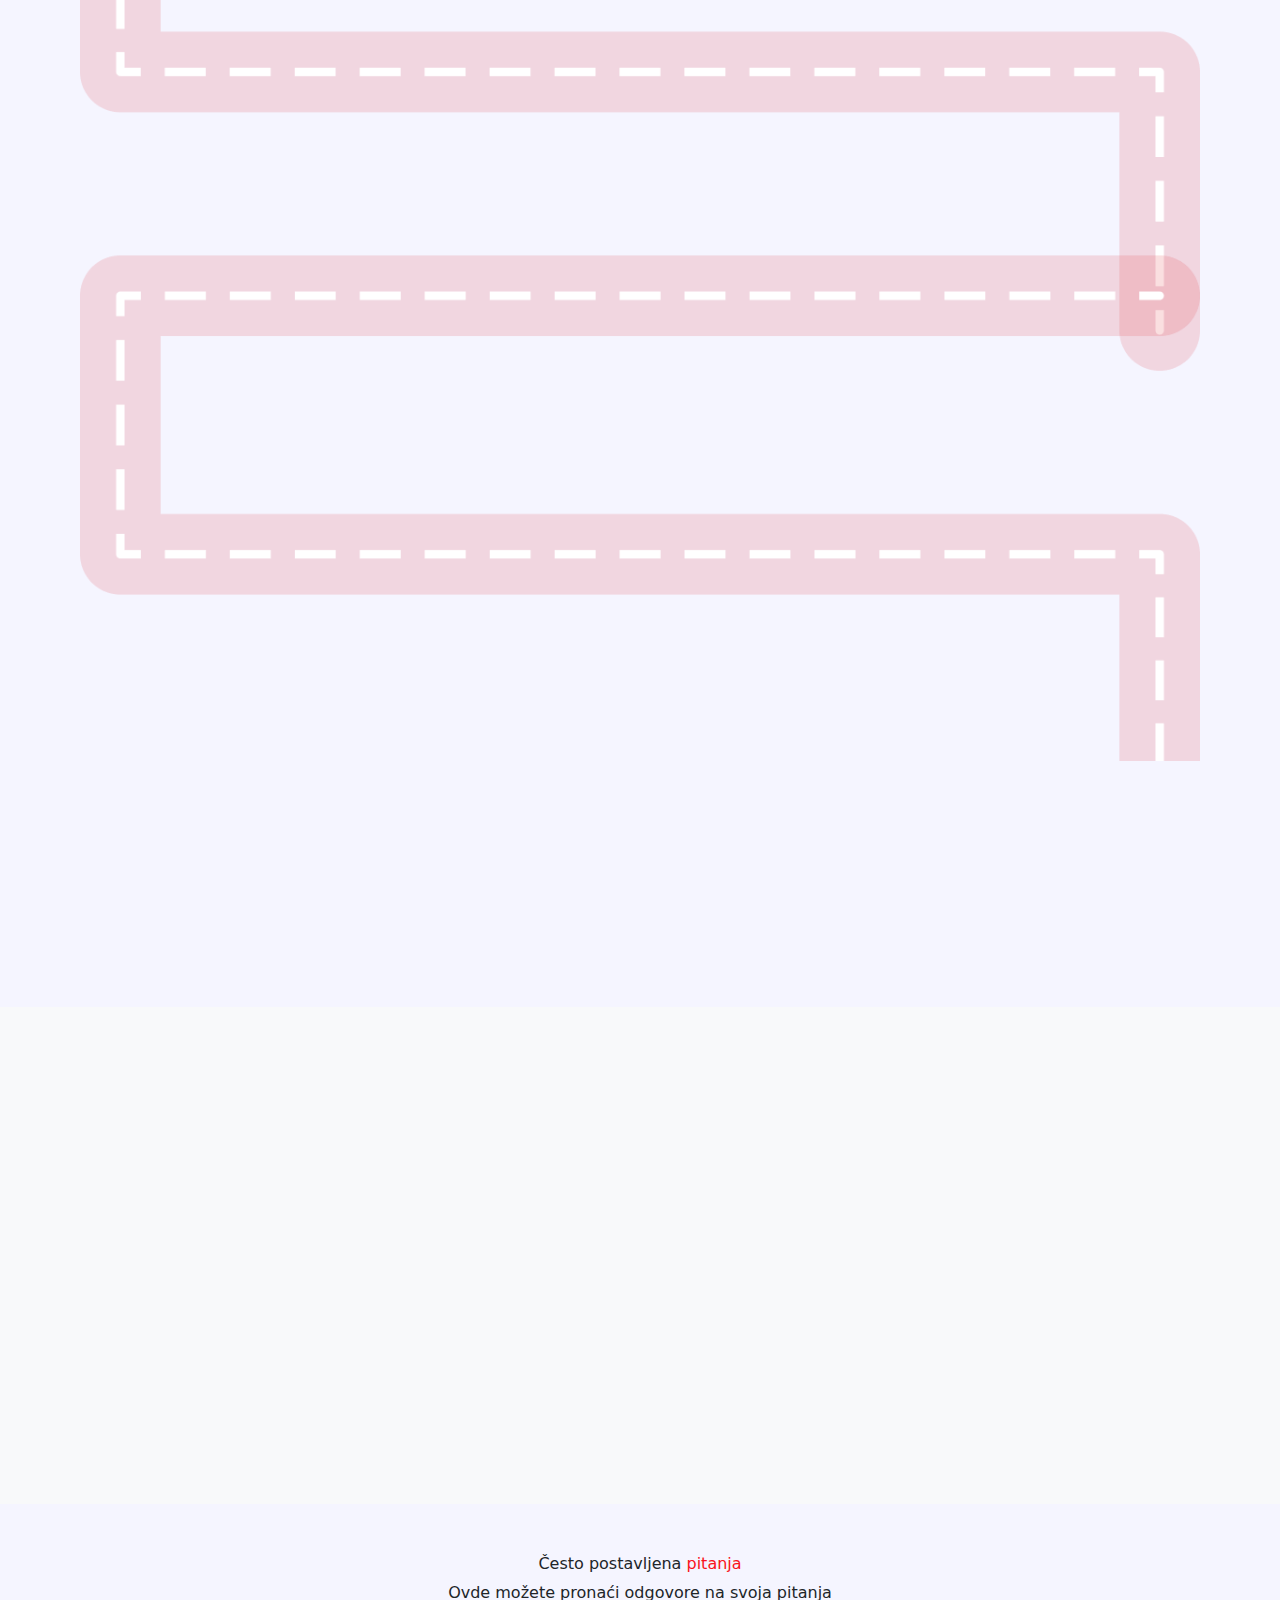
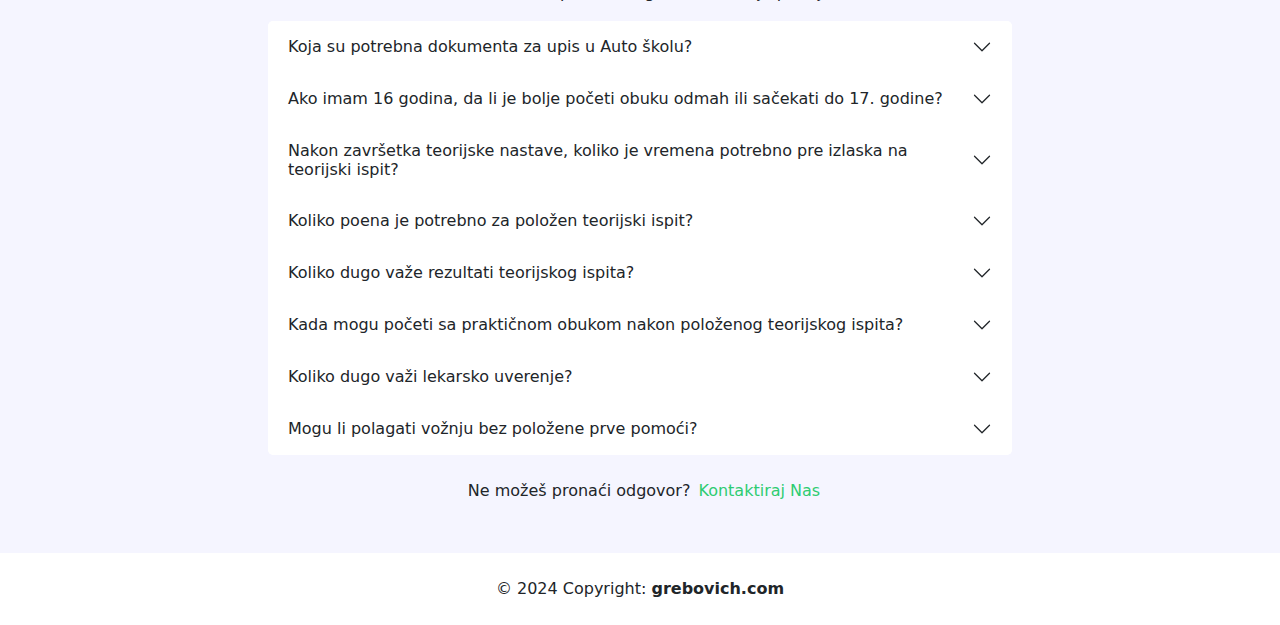
==== commit f0e3117e: "a2" ====
--- a/index.html
+++ b/index.html
@@ -59,7 +59,7 @@
       <div class="collapse navbar-collapse text-center" id="navbarCollapse">
           <div class="navbar-nav ms-auto">
               <a href="index.html" class="nav-item nav-link active">Početna</a>
-              <a href="" class="nav-item nav-link">O nama</a>
+              <a href="o-nama.html" class="nav-item nav-link">O nama</a>
               <div class="nav-item dropdown dropdown-hover"> <!-- Dodata klasa dropdown-hover -->
                 <a href="#" class="nav-link">Kategorije <i class="bi bi-caret-down-fill"></i></a> <!-- Uklonjen data-bs-toggle atribut -->
                 <div class="dropdown-menu m-0">
@@ -231,9 +231,9 @@
               <p class="as-font-light">
                 Nalazimo se na Novom Beogradu, u ulici Bulevara Mihaila Pupina 165a, smešteni u zgradi Jugoagenta, na 2. spratu. Na istoj lokaciji, održavaju se teorijski časovi, kao i teorisjki ispiti za obe kategorije.
               </p>
-              <p>Praktičnu obuku sprovodimo na poligonu u ulici Arsenija Čarnojevića 58, koji se nalazi nedaleko od sportske dvorane Arena. Nakon poligona, usredsređujemo se na vožnju po različitim delovima grada, pri čemu biramo rute koji su karakteristični za sam praktični ispit. Cilj je da vam pružimo iskustvo vožnje u stvarnim uslovima kako biste se što bolje pripremili za polaganje ispita.
+              <p>Praktičnu obuku sprovodimo na poligonu u ulici Arsenija Čarnojevića 58, koji se nalazi nedaleko od sportske dvorane Arena. Nakon poligona, usredsređujemo se na vožnju po različitim delovima grada, pri čemu biramo rute koji su karakteristični za sam praktični ispit.
               </p>
-              <p>Do naše lokacije možete doći gradskim prevozom i to autobiusima broj: .... , a postoji i mogućnost parkiranja u okolini zgrade Jugoagenta.</p>
+              <p>Do naše lokacije možete doći gradskim prevozom i to autobusima broj: .... , a postoji i mogućnost parkiranja u okolini zgrade Jugoagenta.</p>
               <p><b>Bulevar Mihaila Pupina 165a
                 II sprat, kancelarija 27</b></p>
                   <hr class="style-two"/> 
@@ -253,7 +253,7 @@
             <div class="col-12 col-sm-8 col-lg-6">
                 <!-- Section Heading-->
                 <div class="section_heading text-center wow fadeInUp" data-wow-delay="0.2s">
-                    <h3>Često Postavljena <span class="sub-color">Pitanja</span></h3>
+                    <h3>Često postavljena <span class="sub-color">pitanja</span></h3>
                     <p>Ovde možete pronaći odgovore na svoja pitanja</p>
                     <div class="line"></div>
                 </div>
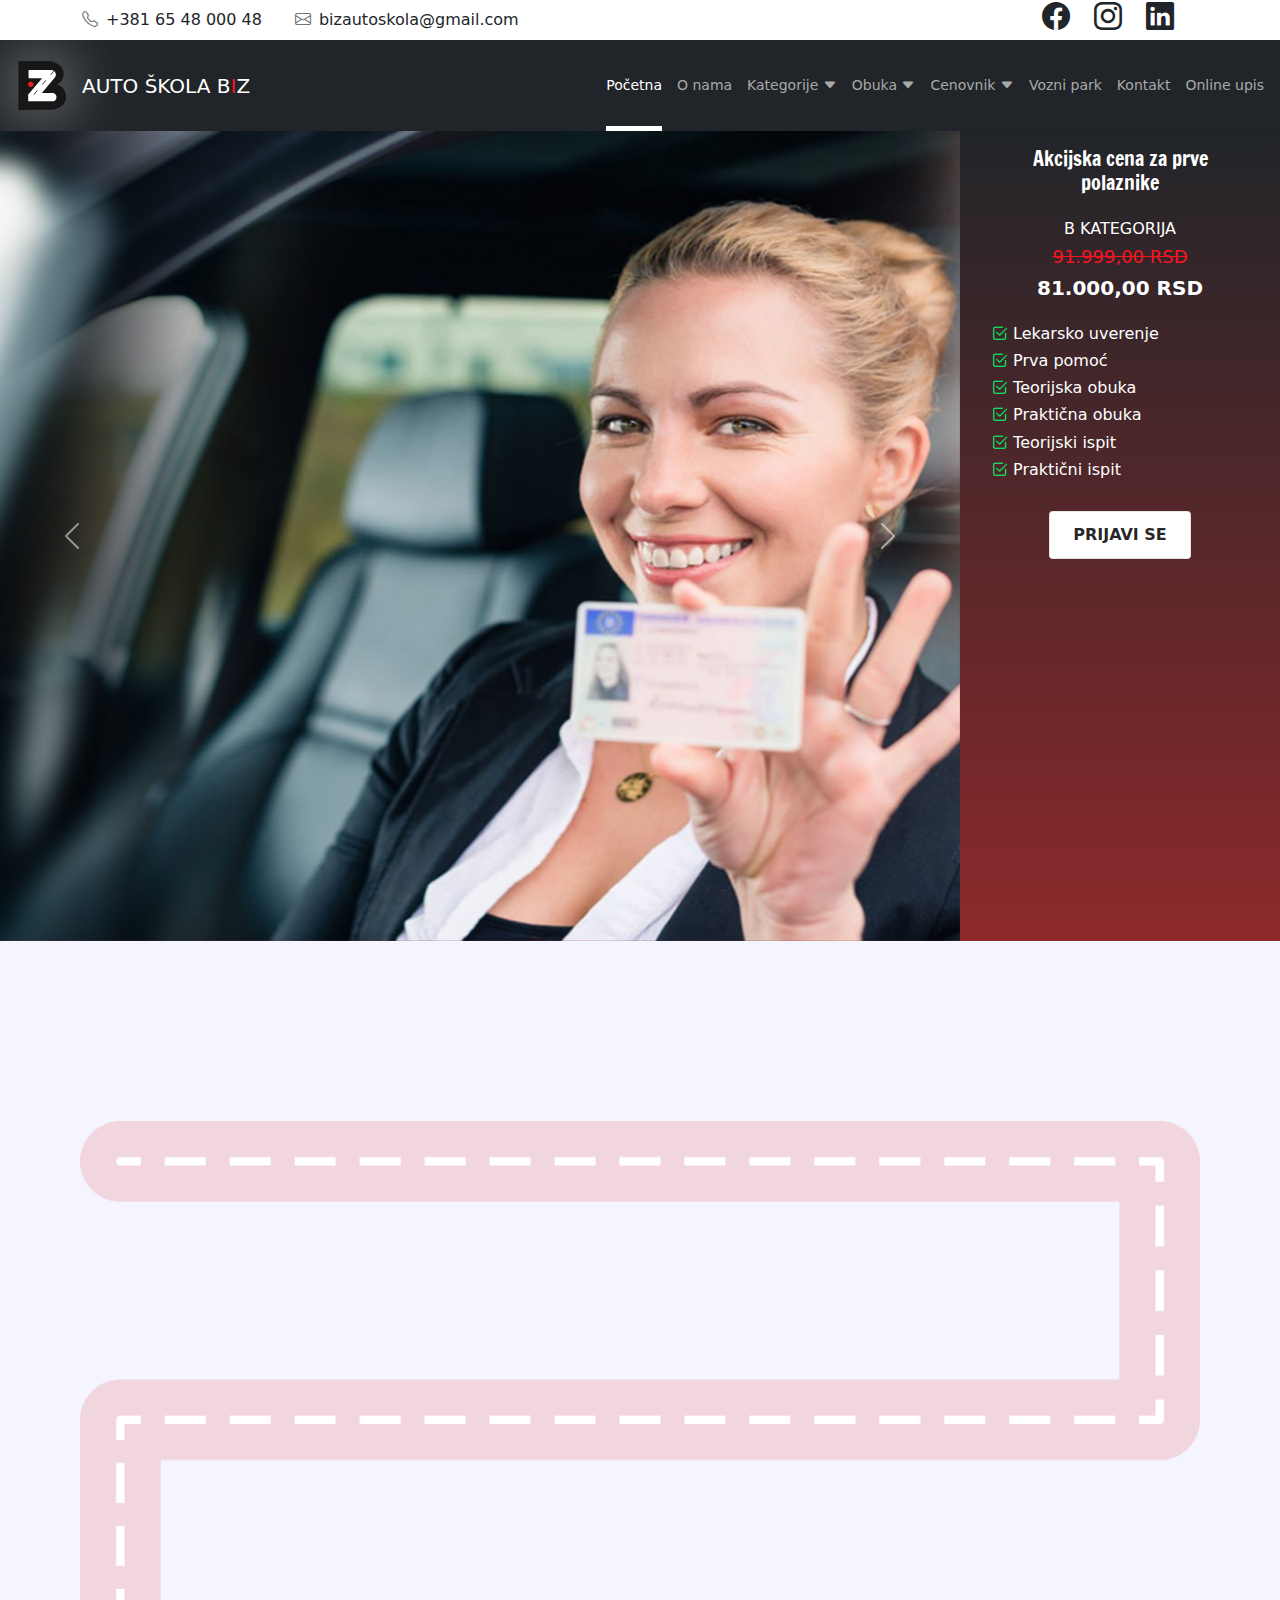
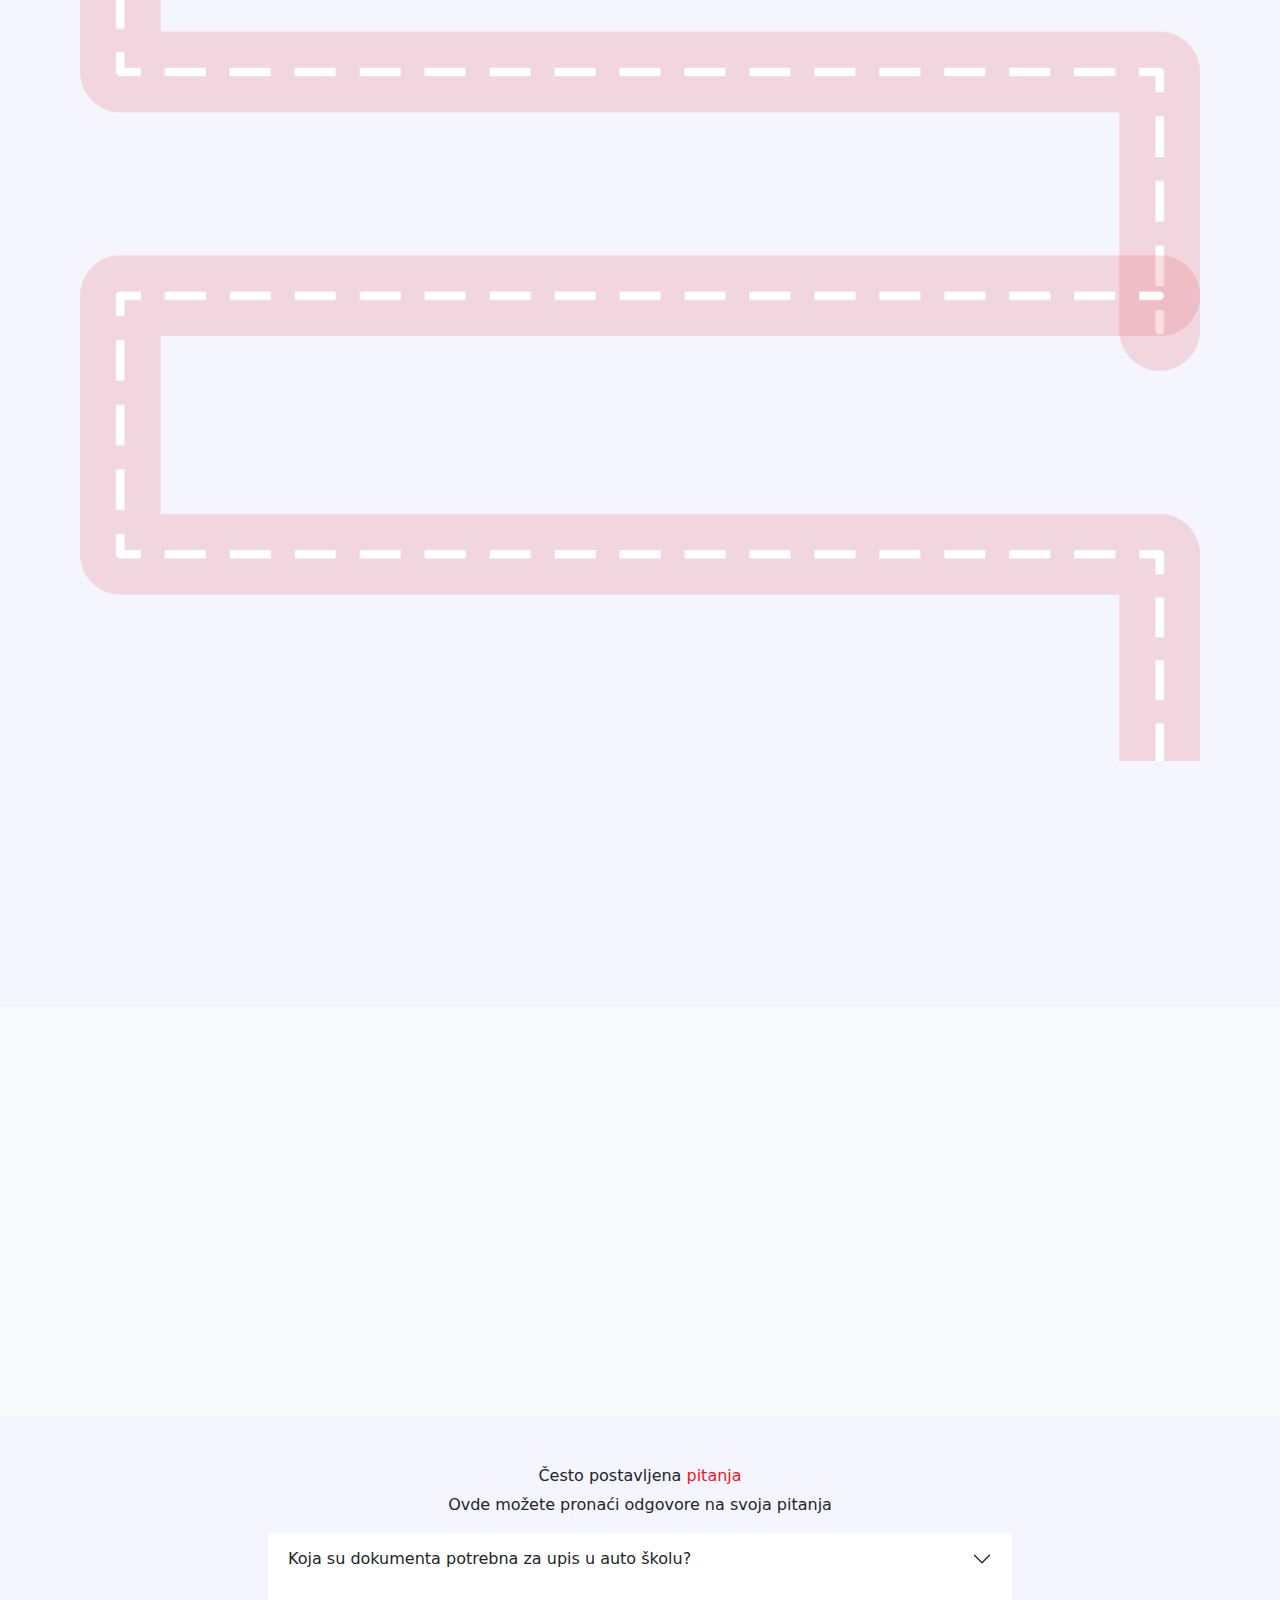
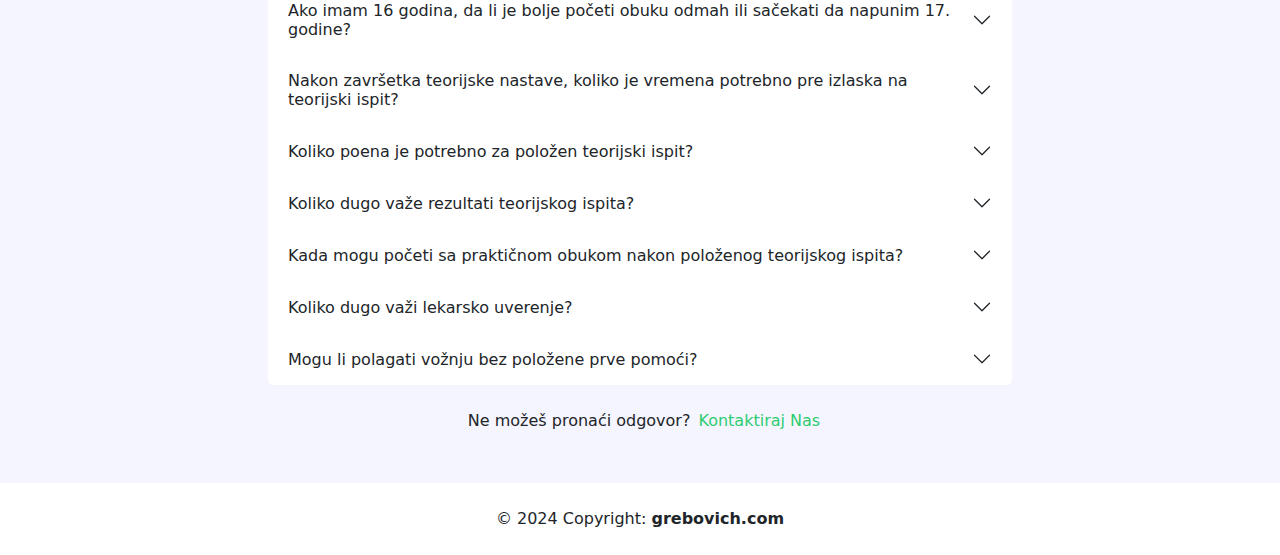
==== commit 418ca9d5: "a" ====
--- a/index.html
+++ b/index.html
@@ -63,8 +63,8 @@
               <div class="nav-item dropdown dropdown-hover"> <!-- Dodata klasa dropdown-hover -->
                 <a href="#" class="nav-link">Kategorije <i class="bi bi-caret-down-fill"></i></a> <!-- Uklonjen data-bs-toggle atribut -->
                 <div class="dropdown-menu m-0">
-                    <a href="" class="dropdown-item">A kategorija</a>
-                    <a href="" class="dropdown-item">B kategorija</a>
+                    <a href="a-kategorija.html" class="dropdown-item">A kategorija</a>
+                    <a href="b-kategorija.html" class="dropdown-item">B kategorija</a>
                 </div>
             </div>
             
@@ -83,8 +83,8 @@
             <div class="nav-item dropdown dropdown-hover"> <!-- Dodata klasa dropdown-hover -->
                 <a href="#" class="nav-link">Cenovnik <i class="bi bi-caret-down-fill"></i></a> <!-- Uklonjen data-bs-toggle atribut -->
                 <div class="dropdown-menu m-0">
-                    <a href="" class="dropdown-item">A kategorija</a>
-                    <a href="" class="dropdown-item">B kategorija</a>
+                    <a href="a-kategorija-cenovnik.html" class="dropdown-item">A kategorija</a>
+                    <a href="b-kategorija-cenovnik.html" class="dropdown-item">B kategorija</a>
                 </div>
             </div>
               <a href="" class="nav-item nav-link">Vozni park</a>
@@ -146,77 +146,76 @@
   <div class="container mt-5">
     <h1 class="francois-one-regular" data-aos="fade-top">Kako do vozačke dozvole?</h1>
   </div>
-  <div id="content" class="d-flex justify-content-center">
+  <div id="content" class="d-flex justify-content-center" style="overflow-x: hidden; overflow-y: hidden;">
     <section id="roadmap" class="sectionwrapper mt-5 sectionroadmap new2023">
-    <div class="container-fluid">
+      <div class="container-fluid">
         <div class="grid-layout">
-        <div class="single-map-block card-1" data-aos="fade-right">
-          <div class="img-area">
+          <div class="single-map-block card-1" data-aos="fade-right">
+            <div class="img-area">
               <div class="number">1</div>
-              <img width="348" height="296" src="https://www.reddrivingschool.com/wp-content/uploads/2023/12/Group-4.png" class="attachment-full size-full" alt="" decoding="async" loading="lazy" srcset="https://www.reddrivingschool.com/wp-content/uploads/2023/12/Group-4.png 348w, https://www.reddrivingschool.com/wp-content/uploads/2023/12/Group-4-300x255.png 300w, https://www.reddrivingschool.com/wp-content/uploads/2023/12/Group-4-176x150.png 176w" sizes="(max-width: 348px) 100vw, 348px">                        </div>
-          <div class="content-area">
+              <img width="348" height="296" src="https://www.reddrivingschool.com/wp-content/uploads/2023/12/Group-4.png" class="attachment-full size-full" alt="" decoding="async" loading="lazy" srcset="https://www.reddrivingschool.com/wp-content/uploads/2023/12/Group-4.png 348w, https://www.reddrivingschool.com/wp-content/uploads/2023/12/Group-4-300x255.png 300w, https://www.reddrivingschool.com/wp-content/uploads/2023/12/Group-4-176x150.png 176w" sizes="(max-width: 348px) 100vw, 348px"> </div>
+            <div class="content-area">
               <h4>Upis</h4>
               <div data-pm-slice="0 1 []" data-en-clipboard="true">Potrebno je da kandidat donese svoju ličnu kartu.</div>
-              <a href="#" class="cta-type-link text-dark" target="_self">Saznaj više o <span class="sub-color">upisu</span><i class="bi bi-link-45deg"></i></a>                                                                                </div>
-      </div>
-      <div class="road-area road-1"></div>
-          <div class="single-map-block card-2" data-aos="fade-right">
-          <div class="img-area">
+              <a href="#" class="cta-type-link text-dark" target="_self">Saznaj više o <span class="sub-color">upisu</span><i class="bi bi-link-45deg"></i></a> </div>
+          </div>
+          <div class="road-area road-1"></div>
+          <div class="single-map-block card-2" data-aos="fade-left">
+            <div class="img-area">
               <div class="number">2</div>
-              <img width="296" height="342" src="https://www.reddrivingschool.com/wp-content/uploads/2023/12/Group-9510.png" class="attachment-full size-full" alt="" decoding="async" loading="lazy" srcset="https://www.reddrivingschool.com/wp-content/uploads/2023/12/Group-9510.png 296w, https://www.reddrivingschool.com/wp-content/uploads/2023/12/Group-9510-260x300.png 260w, https://www.reddrivingschool.com/wp-content/uploads/2023/12/Group-9510-130x150.png 130w" sizes="(max-width: 296px) 100vw, 296px">                        </div>
-          <div class="content-area">
-              <h4>Teorisjka obuka</h4>
+              <img width="296" height="342" src="https://www.reddrivingschool.com/wp-content/uploads/2023/12/Group-9510.png" class="attachment-full size-full" alt="" decoding="async" loading="lazy" srcset="https://www.reddrivingschool.com/wp-content/uploads/2023/12/Group-9510.png 296w, https://www.reddrivingschool.com/wp-content/uploads/2023/12/Group-9510-260x300.png 260w, https://www.reddrivingschool.com/wp-content/uploads/2023/12/Group-9510-130x150.png 130w" sizes="(max-width: 296px) 100vw, 296px"> </div>
+            <div class="content-area">
+              <h4>Teorijsjka obuka</h4>
               <div data-pm-slice="1 1 []" data-en-clipboard="true">Teorijska nastava traje 40 časova.</div>
-              <a href="#" class="cta-type-link text-dark" target="_self">Saznaj više o <span class="sub-color">nastavi</span><i class="bi bi-link-45deg"></i></a>       
-              </div>
-      </div>
-      <div class="road-area road-2"></div>
+              <a href="#" class="cta-type-link text-dark" target="_self">Saznaj više o <span class="sub-color">nastavi</span><i class="bi bi-link-45deg"></i></a>
+            </div>
+          </div>
+          <div class="road-area road-2"></div>
           <div class="single-map-block card-3" data-aos="fade-right">
-          <div class="img-area">
+            <div class="img-area">
               <div class="number">3</div>
-              <img width="300" height="296" src="https://www.reddrivingschool.com/wp-content/uploads/2023/12/girl-using-red-app-300x296-1.png" class="attachment-full size-full" alt="" decoding="async" loading="lazy" srcset="https://www.reddrivingschool.com/wp-content/uploads/2023/12/girl-using-red-app-300x296-1.png 300w, https://www.reddrivingschool.com/wp-content/uploads/2023/12/girl-using-red-app-300x296-1-152x150.png 152w" sizes="(max-width: 300px) 100vw, 300px">                        </div>
-          <div class="content-area">
+              <img width="300" height="296" src="https://www.reddrivingschool.com/wp-content/uploads/2023/12/girl-using-red-app-300x296-1.png" class="attachment-full size-full" alt="" decoding="async" loading="lazy" srcset="https://www.reddrivingschool.com/wp-content/uploads/2023/12/girl-using-red-app-300x296-1.png 300w, https://www.reddrivingschool.com/wp-content/uploads/2023/12/girl-using-red-app-300x296-1-152x150.png 152w" sizes="(max-width: 300px) 100vw, 300px"> </div>
+            <div class="content-area">
               <h4>Teorijski ispit</h4>
-              <div data-pm-slice="1 1 []" data-en-clipboard="true">Položen teorijski ispit važi godinu i po dana.</div>
-              <a href="#" class="cta-type-link text-dark" target="_self">Saznaj više o <span class="sub-color">ispitu</span><i class="bi bi-link-45deg"></i></a>       
-               </div>
-      </div>
-      <div class="road-area road-3"></div>
-          <div class="single-map-block card-4" data-aos="fade-right">
-          <div class="img-area">
+              <div data-pm-slice="1 1 []" data-en-clipboard="true">Položen teorijski ispit važi 18 meseci.</div>
+              <a href="#" class="cta-type-link text-dark" target="_self">Saznaj više o <span class="sub-color">ispitu</span><i class="bi bi-link-45deg"></i></a> </div>
+          </div>
+          <div class="road-area road-3"></div>
+          <div class="single-map-block card-4" data-aos="fade-left">
+            <div class="img-area">
               <div class="number">4</div>
-              <img width="322" height="303" src="https://www.reddrivingschool.com/wp-content/uploads/2023/12/girl-with-car-keys.png" class="attachment-full size-full" alt="" decoding="async" loading="lazy" srcset="https://www.reddrivingschool.com/wp-content/uploads/2023/12/girl-with-car-keys.png 322w, https://www.reddrivingschool.com/wp-content/uploads/2023/12/girl-with-car-keys-300x282.png 300w, https://www.reddrivingschool.com/wp-content/uploads/2023/12/girl-with-car-keys-159x150.png 159w" sizes="(max-width: 322px) 100vw, 322px">                        </div>
-          <div class="content-area">
+              <img width="322" height="303" src="https://www.reddrivingschool.com/wp-content/uploads/2023/12/girl-with-car-keys.png" class="attachment-full size-full" alt="" decoding="async" loading="lazy" srcset="https://www.reddrivingschool.com/wp-content/uploads/2023/12/girl-with-car-keys.png 322w, https://www.reddrivingschool.com/wp-content/uploads/2023/12/girl-with-car-keys-300x282.png 300w, https://www.reddrivingschool.com/wp-content/uploads/2023/12/girl-with-car-keys-159x150.png 159w" sizes="(max-width: 322px) 100vw, 322px"> </div>
+            <div class="content-area">
               <h4>Praktična obuka</h4>
               <div data-pm-slice="1 1 []" data-en-clipboard="true">Praktična obuka se sastoji od 40 časova.</div>
               <a href="#" class="cta-type-link text-dark" target="_self">Saznaj više o <span class="sub-color">obuci</span><i class="bi bi-link-45deg"></i></a>
-              </div>
-      </div>
-      <div class="road-area road-4"></div>
-      <div class="single-map-block card-5" data-aos="fade-right">
-        <div class="img-area">
-            <div class="number">5</div>
-            <img width="300" height="296" src="https://www.reddrivingschool.com/wp-content/uploads/2023/12/girl-using-red-app-300x296-1.png" class="attachment-full size-full" alt="" decoding="async" loading="lazy" srcset="https://www.reddrivingschool.com/wp-content/uploads/2023/12/girl-using-red-app-300x296-1.png 300w, https://www.reddrivingschool.com/wp-content/uploads/2023/12/girl-using-red-app-300x296-1-152x150.png 152w" sizes="(max-width: 300px) 100vw, 300px">                        </div>
-        <div class="content-area">
-            <h4> Praktični ispit</h4>
-            <div data-pm-slice="1 1 []" data-en-clipboard="true">Ceo ispit se sastoji se iz poligonskih radnji i vožnje u saobraćaju.</div>
-            <a href="#" class="cta-type-link text-dark" target="_self">Saznaj više o <span class="sub-color">ispitu</span><i class="bi bi-link-45deg"></i></a>       </div>
-      </div>
-      <div class="road-area road-5"></div>
-      <div class="single-map-block card-6" data-aos="fade-right">
-        <div class="img-area">
-            <div class="number">6</div>
-            <img width="322" height="303" src="https://www.reddrivingschool.com/wp-content/uploads/2023/12/girl-with-car-keys.png" class="attachment-full size-full" alt="" decoding="async" loading="lazy" srcset="https://www.reddrivingschool.com/wp-content/uploads/2023/12/girl-with-car-keys.png 322w, https://www.reddrivingschool.com/wp-content/uploads/2023/12/girl-with-car-keys-300x282.png 300w, https://www.reddrivingschool.com/wp-content/uploads/2023/12/girl-with-car-keys-159x150.png 159w" sizes="(max-width: 322px) 100vw, 322px">                        </div>
-        <div class="content-area">
-            <h4>Probna vozačka dozvola</h4>
-            <div data-pm-slice="1 1 []" data-en-clipboard="true">Za starije od 21 godine, probna vozačka dozvola traje 2 godine.</div>
-            <a href="#" class="cta-type-link text-dark" target="_self">Saznaj više o <span class="sub-color">dozvoli</span><i class="bi bi-link-45deg"></i></a></div>
-      </div>
-      <div class="road-area road-6"></div>
-
-      </div>
-      
-    </div>
+            </div>
+          </div>
+          <div class="road-area road-4"></div>
+          <div class="single-map-block card-5" data-aos="fade-right">
+            <div class="img-area">
+              <div class="number">5</div>
+              <img width="300" height="296" src="https://www.reddrivingschool.com/wp-content/uploads/2023/12/girl-using-red-app-300x296-1.png" class="attachment-full size-full" alt="" decoding="async" loading="lazy" srcset="https://www.reddrivingschool.com/wp-content/uploads/2023/12/girl-using-red-app-300x296-1.png 300w, https://www.reddrivingschool.com/wp-content/uploads/2023/12/girl-using-red-app-300x296-1-152x150.png 152w" sizes="(max-width: 300px) 100vw, 300px"> </div>
+            <div class="content-area">
+              <h4>Praktični ispit</h4>
+              <div data-pm-slice="1 1 []" data-en-clipboard="true">Ceo ispit se sastoji iz poligonskih radnji i vožnje u saobraćaju.</div>
+              <a href="#" class="cta-type-link text-dark" target="_self">Saznaj više o <span class="sub-color">ispitu</span><i class="bi bi-link-45deg"></i></a> </div>
+          </div>
+          <div class="road-area road-5"></div>
+          <div class="single-map-block card-6" data-aos="fade-left">
+            <div class="img-area">
+              <div class="number">6</div>
+              <img width="322" height="303" src="https://www.reddrivingschool.com/wp-content/uploads/2023/12/girl-with-car-keys.png" class="attachment-full size-full" alt="" decoding="async" loading="lazy" srcset="https://www.reddrivingschool.com/wp-content/uploads/2023/12/girl-with-car-keys.png 322w, https://www.reddrivingschool.com/wp-content/uploads/2023/12/girl-with-car-keys-300x282.png 300w, https://www.reddrivingschool.com/wp-content/uploads/2023/12/girl-with-car-keys-159x150.png 159w" sizes="(max-width: 322px) 100vw, 322px"> </div>
+            <div class="content-area">
+              <h4>Probna vozačka dozvola</h4>
+              <div data-pm-slice="1 1 []" data-en-clipboard="true">Za starije od 21 godine, probna vozačka dozvola traje 2 godine.</div>
+              <a href="#" class="cta-type-link text-dark" target="_self">Saznaj više o <span class="sub-color">dozvoli</span><i class="bi bi-link-45deg"></i></a></div>
+          </div>
+          <div class="road-area road-6"></div>
+  
+        </div>
+  
+      </div>
   
     </section>
   </div>
@@ -225,7 +224,7 @@
 
   <div class="bg-light">
     <div class="container py-5">
-      <div class="row mapa">
+      <div id="map" class="row mapa">
           <div class="col-md-6 text" data-aos="fade-right">
             <h2 class="h1 francois-one-regular">Kako do nas?</h1>
               <p class="as-font-light">
@@ -233,7 +232,6 @@
               </p>
               <p>Praktičnu obuku sprovodimo na poligonu u ulici Arsenija Čarnojevića 58, koji se nalazi nedaleko od sportske dvorane Arena. Nakon poligona, usredsređujemo se na vožnju po različitim delovima grada, pri čemu biramo rute koji su karakteristični za sam praktični ispit.
               </p>
-              <p>Do naše lokacije možete doći gradskim prevozom i to autobusima broj: .... , a postoji i mogućnost parkiranja u okolini zgrade Jugoagenta.</p>
               <p><b>Bulevar Mihaila Pupina 165a
                 II sprat, kancelarija 27</b></p>
                   <hr class="style-two"/> 
@@ -265,7 +263,7 @@
                 <div class="accordion" id="faqAccordion">
                     <div class="accordion-item border-0 wow fadeInUp" data-wow-delay="0.2s">
                         <h2 class="accordion-header" id="headingOne">
-                            <button class="accordion-button collapsed" type="button" data-bs-toggle="collapse" data-bs-target="#collapseOne" aria-expanded="false" aria-controls="collapseOne">Koja su potrebna dokumenta za upis u Auto školu?</button>
+                            <button class="accordion-button collapsed" type="button" data-bs-toggle="collapse" data-bs-target="#collapseOne" aria-expanded="false" aria-controls="collapseOne">Koja su dokumenta potrebna za upis u auto školu?</button>
                         </h2>
                         <div id="collapseOne" class="accordion-collapse collapse" aria-labelledby="headingOne" data-bs-parent="#faqAccordion">
                             <div class="accordion-body">
@@ -276,7 +274,7 @@
                     </div>
                     <div class="accordion-item border-0 wow fadeInUp" data-wow-delay="0.3s">
                         <h2 class="accordion-header" id="headingTwo">
-                            <button class="accordion-button collapsed" type="button" data-bs-toggle="collapse" data-bs-target="#collapseTwo" aria-expanded="false" aria-controls="collapseTwo">Ako imam 16 godina, da li je bolje početi obuku odmah ili sačekati do 17. godine?</button>
+                            <button class="accordion-button collapsed" type="button" data-bs-toggle="collapse" data-bs-target="#collapseTwo" aria-expanded="false" aria-controls="collapseTwo">Ako imam 16 godina, da li je bolje početi obuku odmah ili sačekati da napunim 17. godine?</button>
                         </h2>
                         <div id="collapseTwo" class="accordion-collapse collapse" aria-labelledby="headingTwo" data-bs-parent="#faqAccordion">
                             <div class="accordion-body">
--- a/assets/css/style.css
+++ b/assets/css/style.css
@@ -26,6 +26,24 @@
   font-style: normal;
 }
 
+.style-4::-webkit-scrollbar-track
+{
+	-webkit-box-shadow: inset 0 0 6px rgba(0,0,0,0.3);
+	background-color: #F5F5F5;
+}
+
+.style-4::-webkit-scrollbar
+{
+	width: 10px;
+	background-color: #F5F5F5;
+}
+
+.style-4::-webkit-scrollbar-thumb
+{
+	background-color: #270c13;
+	border: 2px solid #000000;
+}
+
 .dropdown-hover:hover .dropdown-menu {
   display: block;
 }
@@ -47,6 +65,9 @@
 
 .w-80{
   width: 80%;
+}
+.w-70{
+  width: 70%;
 }
 
 #return-to-top {
@@ -148,13 +169,133 @@
   height: 90%;
 }
 
+hr {
+  border: 0;
+  height: 1px;
+  background-image: linear-gradient(to right, rgba(0, 0, 0, 0), rgba(0, 0, 0, 0.75), rgba(0, 0, 0, 0));
+}
 
 #upis {
   background: rgb(255,0,0);
   background: linear-gradient(0deg, rgb(141, 41, 43) 0%, rgba(33, 37, 41,1) 100%);
 }
 
+.card-sign {
+  background-image: url(../img/sign.png);
+  background-size: contain; /* Promenjeno u contain kako bi se slika uklopila unutar bloka */
+  background-repeat: no-repeat; /* Da se slika ne ponavlja */
+  background-position:right;
+}
+
+.card-sign2 {
+  height: 100%;
+  background-image: url(../img/sign2.png);
+  background-size: contain; /* Promenjeno u contain kako bi se slika uklopila unutar bloka */
+  background-repeat: no-repeat; /* Da se slika ne ponavlja */
+  background-position:right;
+}
+
+.mt-6 {
+  margin-top: 4rem !important;
+}
+
+.text-align{
+  text-align: justify !important;
+}
+
+/* ROTATE CARD */
+
+.card-rotate-sign{
+  position: absolute;
+  margin: auto;
+  right: 0px;
+  left: 0px;
+  bottom: 20px;
+}
+
+.car-circle {
+  position: absolute;
+  width: 100px;
+  height: 100px;
+  top: -50px;
+  right: 0; /* Promenili smo right na 0 da bi blok bio centriran po x osi */
+  left: 0; /* Dodali smo left na 0 da bi blok bio centriran po x osi */
+  margin: auto; /* Koristimo margin:auto da bi centrirali blok */
+  padding: 10px;
+  border: 5px solid white;
+}
+
+.car-circle i{
+  font-size: 46px;
+}
+
+.vh50{
+  align-items: center; /* centriranje vertikalno */
+  height: 100%; /* osigurava da se element popuni po visini */
+}
+
+.scene {
+  width: 100%;
+  height: 400px;
+  margin: 40px 0;
+  perspective: 600px;
+}
+
+@media only screen and (max-width: 575px) {
+  .scene {
+    height: 500px;
+  }
+}
+
+.cardflip {
+  border: 1px solid #270c13;
+  border-radius: 5px;
+  background-color: rgb(33, 37, 41);
+  position: relative;
+  width: 100%;
+  height: 100%;
+  cursor: pointer;
+  transform-style: preserve-3d;
+  transform-origin: center right;
+  transition: transform 1s;
+}
+
+.cardflip.is-flipped {
+  transform: translateX(-100%) rotateY(-180deg);
+}
+
+.card__face {
+  position: absolute;
+  width: 100%;
+  height: 100%;
+  color: white;
+  text-align: center;
+  backface-visibility: hidden;
+}
+
+.card__face--front {
+  
+}
+
+.card__face--back {
+  overflow-y: auto;
+  transform: rotateY(180deg);
+}
+
+.card__face--back p{
+  font-size: 14px;
+}
+
 /* CSS */
+
+.p-height{
+  height: 47px;
+}
+
+.button-5{
+  background-color: #fd3f3f !important;
+}
+
 .button-6 {
   align-items: center;
   background-color: #FFFFFF;
@@ -368,6 +509,10 @@
   align-items: center;
 }
 
+.o-nama{
+  text-align: justify;
+}
+
 .glow{
   -webkit-filter: drop-shadow(0px 0px 30px rgba(255, 255, 255, 0.6));
 }
